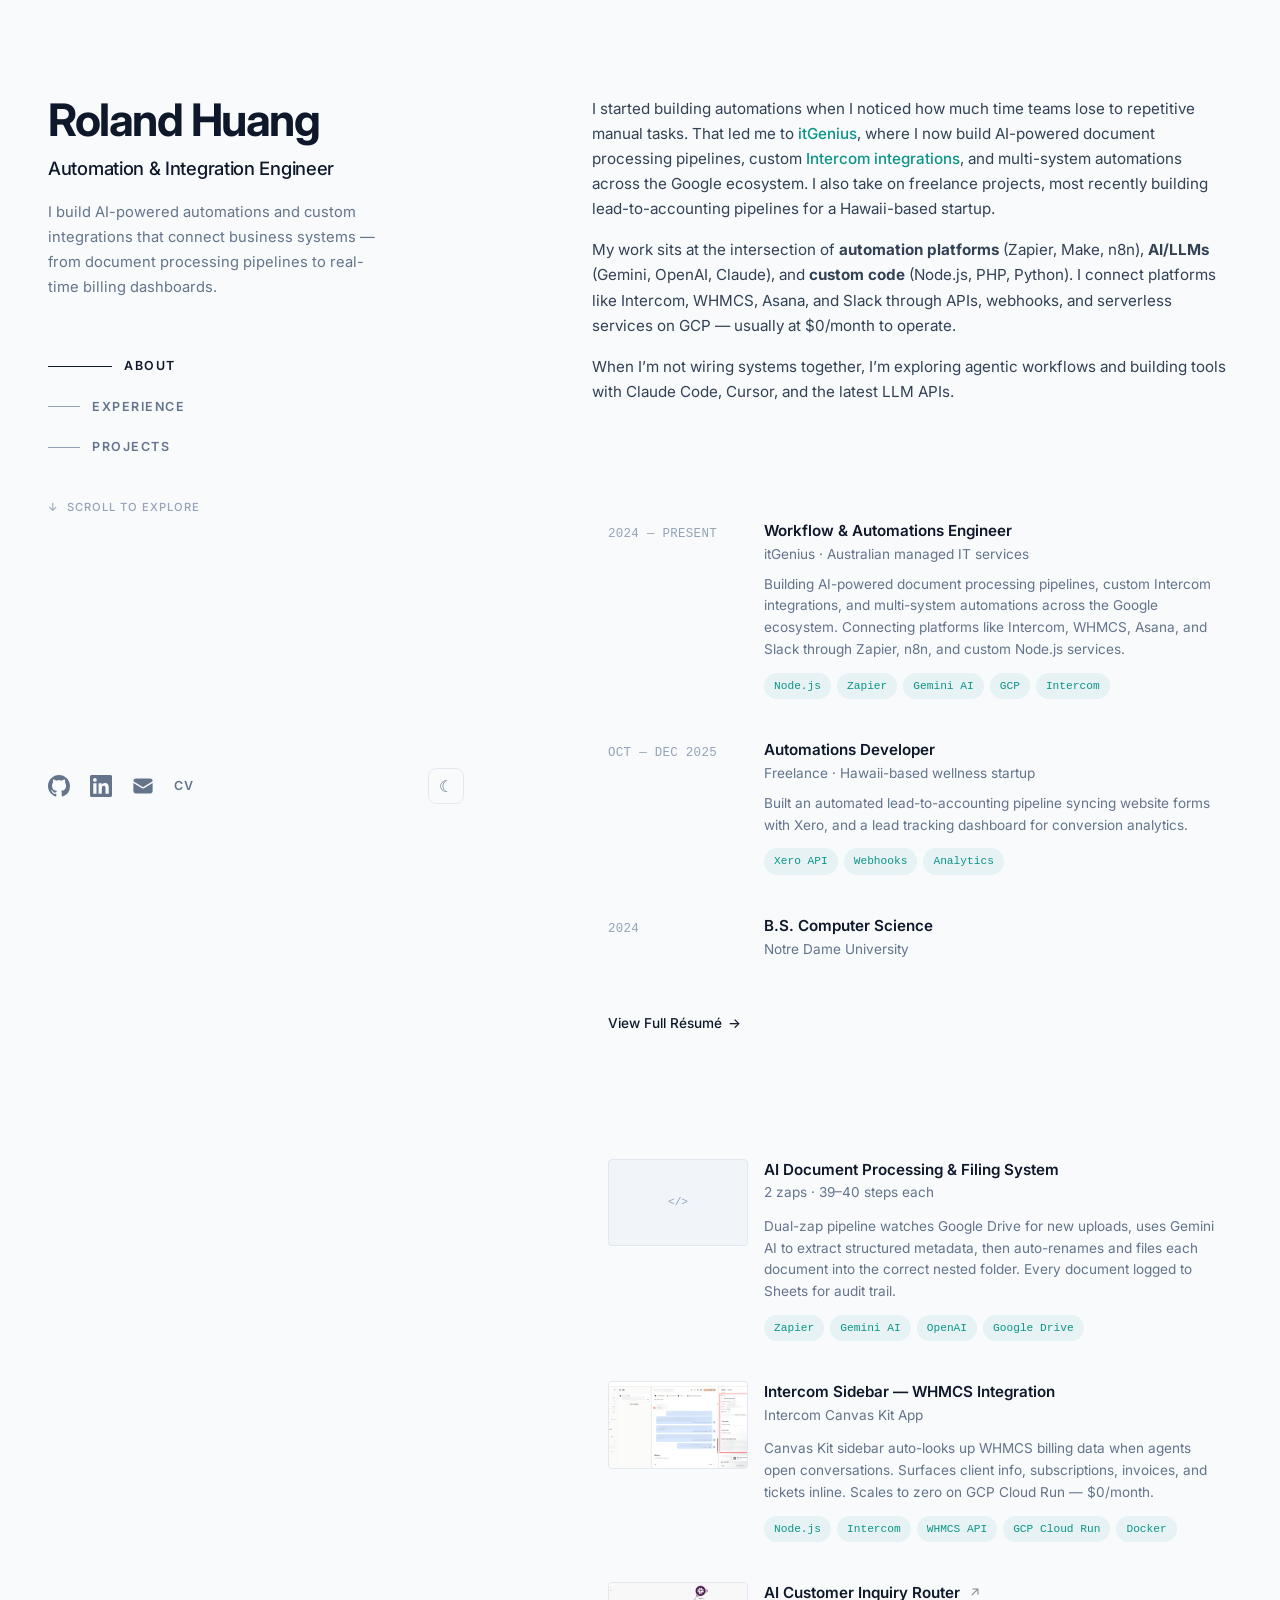
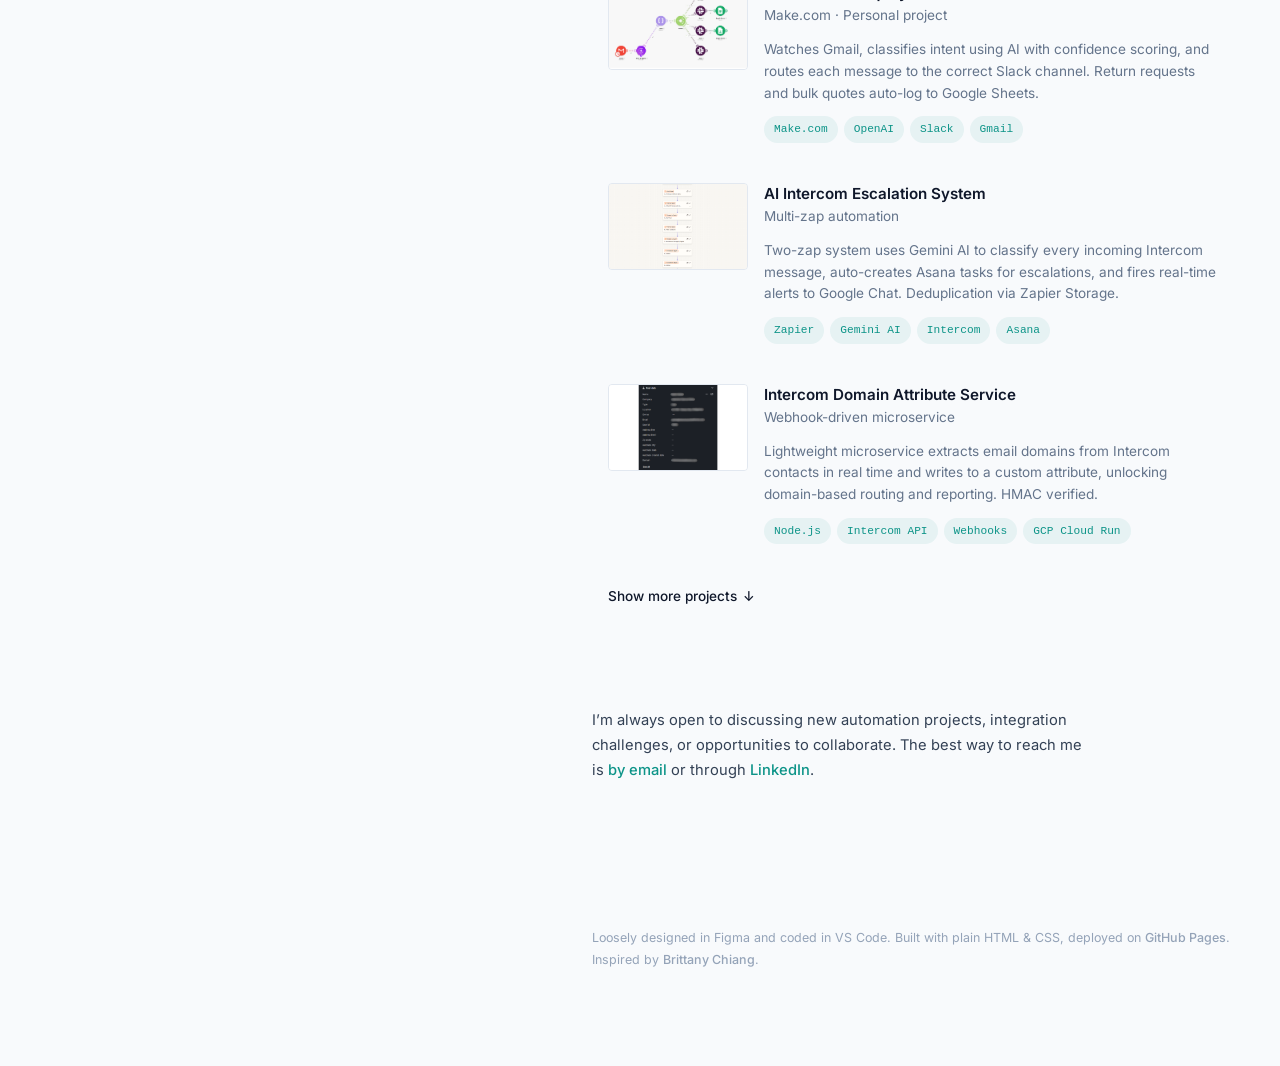
==== index.html @ 852fd4a8 "Update resume and polish portfolio - Replace resume.html with two versions: resume-linked (clickable" ====
<!DOCTYPE html>
<html lang="en">
<head>
    <meta charset="UTF-8">
    <meta name="viewport" content="width=device-width, initial-scale=1.0">
    <title>Roland Huang &mdash; Portfolio</title>
    <meta name="description" content="Automation &amp; Integration Engineer. I build AI-powered automations and custom integrations — from 40-step document processing pipelines to real-time billing dashboards on GCP.">
    <!-- Open Graph -->
    <meta property="og:title" content="Roland Huang — Portfolio">
    <meta property="og:description" content="Automation & Integration Engineer. AI-powered automations and custom integrations — from 40-step document processing pipelines to real-time billing dashboards on GCP.">
    <meta property="og:type" content="website">
    <meta property="og:url" content="https://ettkt.github.io/">
    <meta property="og:image" content="https://ettkt.github.io/images/og-preview.png">
    <meta property="og:image:width" content="2368">
    <meta property="og:image:height" content="966">
    <!-- Twitter Card -->
    <meta name="twitter:card" content="summary_large_image">
    <meta name="twitter:title" content="Roland Huang — Portfolio">
    <meta name="twitter:description" content="Automation & Integration Engineer. AI-powered automations and custom integrations.">
    <meta name="twitter:image" content="https://ettkt.github.io/images/og-preview.png">
    <!-- Favicon -->
    <link rel="icon" href="data:image/svg+xml,<svg xmlns='http://www.w3.org/2000/svg' viewBox='0 0 100 100'><rect width='100' height='100' rx='16' fill='%231e293b'/><text x='50' y='68' font-size='56' font-family='system-ui' font-weight='600' fill='white' text-anchor='middle'>RH</text></svg>">
    <!-- Google Analytics -->
    <script async src="https://www.googletagmanager.com/gtag/js?id=G-0QKC9WPXYD"></script>
    <script>
        window.dataLayer = window.dataLayer || [];
        function gtag(){dataLayer.push(arguments);}
        gtag('js', new Date());
        gtag('config', 'G-0QKC9WPXYD');
    </script>
    <!-- Preload Inter font -->
    <link rel="preconnect" href="https://fonts.googleapis.com">
    <link rel="preconnect" href="https://fonts.gstatic.com" crossorigin>
    <link href="https://fonts.googleapis.com/css2?family=Inter:wght@400;500;600;700&display=swap" rel="stylesheet">
    <style>
        :root {
            --bg: #f8fafc;
            --bg-card: #ffffff;
            --border: #e2e8f0;
            --border-hover: #cbd5e1;
            --text: #334155;
            --text-muted: #64748b;
            --text-dim: #94a3b8;
            --heading: #0f172a;
            --accent: #0d9488;
            --accent-hover: #0f766e;
            --accent-light: rgba(13, 148, 136, 0.08);
            --highlight: #f1f5f9;
            --mono: "SF Mono", "Fira Code", "Fira Mono", "Roboto Mono", "Courier New", monospace;
        }

        [data-theme="dark"] {
            --bg: #0f172a;
            --bg-card: #1e293b;
            --border: #1e293b;
            --border-hover: #334155;
            --text: #94a3b8;
            --text-muted: #64748b;
            --text-dim: #475569;
            --heading: #e2e8f0;
            --accent: #5eead4;
            --accent-hover: #99f6e4;
            --accent-light: rgba(94, 234, 212, 0.1);
            --highlight: #1e293b;
        }

        * {
            margin: 0;
            padding: 0;
            box-sizing: border-box;
        }

        html {
            scroll-behavior: smooth;
        }

        body {
            font-family: "Inter", -apple-system, BlinkMacSystemFont, "Segoe UI", Roboto, Helvetica, Arial, sans-serif;
            color: var(--text);
            background: var(--bg);
            line-height: 1.65;
            -webkit-font-smoothing: antialiased;
        }

        a {
            color: var(--accent);
            text-decoration: none;
            transition: color 0.15s ease;
        }

        a:hover {
            color: var(--accent-hover);
        }

        /* ── Layout ── */
        .page {
            display: flex;
            min-height: 100vh;
            max-width: 1280px;
            margin: 0 auto;
            padding: 0 24px;
        }

        .sidebar {
            position: sticky;
            top: 0;
            width: 48%;
            max-width: 520px;
            height: 100vh;
            display: flex;
            flex-direction: column;
            justify-content: space-between;
            padding: 96px 80px 96px 24px;
            flex-shrink: 0;
        }

        .main {
            flex: 1;
            padding: 96px 24px 96px 48px;
            min-width: 0;
        }

        /* ── Sidebar content ── */
        .sidebar-top h1 {
            font-size: 2.8rem;
            font-weight: 700;
            color: var(--heading);
            letter-spacing: -1.5px;
            line-height: 1.1;
            margin-bottom: 8px;
        }

        .sidebar-top h2 {
            font-size: 1.15rem;
            font-weight: 500;
            color: var(--heading);
            margin-bottom: 16px;
            letter-spacing: -0.3px;
        }

        .sidebar-top .bio {
            color: var(--text-muted);
            font-size: 0.92rem;
            max-width: 340px;
            line-height: 1.7;
            margin-bottom: 48px;
        }

        .sidebar-nav {
            list-style: none;
            display: flex;
            flex-direction: column;
            gap: 4px;
        }

        .sidebar-nav li a {
            display: inline-flex;
            align-items: center;
            gap: 12px;
            padding: 8px 0;
            font-size: 0.78rem;
            font-weight: 600;
            text-transform: uppercase;
            letter-spacing: 1.5px;
            color: var(--text-muted);
            text-decoration: none;
            transition: color 0.2s ease;
        }

        .sidebar-nav li a::before {
            content: "";
            display: inline-block;
            width: 32px;
            height: 1px;
            background: var(--text-dim);
            transition: all 0.25s ease;
        }

        .sidebar-nav li a:hover,
        .sidebar-nav li a.active {
            color: var(--heading);
        }

        .sidebar-nav li a:hover::before,
        .sidebar-nav li a.active::before {
            width: 64px;
            background: var(--heading);
        }

        .sidebar-bottom {
            display: flex;
            align-items: center;
            gap: 20px;
        }

        .social-link {
            color: var(--text-muted);
            transition: color 0.2s ease;
            display: flex;
            align-items: center;
        }

        .social-link:hover {
            color: var(--heading);
        }

        .social-link svg {
            width: 22px;
            height: 22px;
            fill: currentColor;
        }

        .theme-toggle {
            background: none;
            border: 1px solid var(--border);
            border-radius: 8px;
            width: 36px;
            height: 36px;
            cursor: pointer;
            display: flex;
            align-items: center;
            justify-content: center;
            font-size: 1rem;
            color: var(--text-muted);
            transition: all 0.2s ease;
            margin-left: auto;
        }

        .theme-toggle:hover {
            border-color: var(--border-hover);
            color: var(--heading);
        }

        /* ── Sections ── */
        .section {
            margin-bottom: 96px;
            scroll-margin-top: 24px;
        }

        .section:last-child {
            margin-bottom: 64px;
        }

        .section-heading {
            font-size: 0.78rem;
            font-weight: 700;
            text-transform: uppercase;
            letter-spacing: 1.5px;
            color: var(--heading);
            margin-bottom: 40px;
            display: none;
        }

        /* ── About ── */
        .about p {
            margin-bottom: 16px;
            font-size: 0.95rem;
        }

        .about p:last-child {
            margin-bottom: 0;
        }

        .about a {
            font-weight: 500;
        }

        /* ── Experience ── */
        .exp-list {
            display: flex;
            flex-direction: column;
            gap: 0;
        }

        .exp-item {
            display: grid;
            grid-template-columns: 140px 1fr;
            gap: 16px;
            padding: 20px 16px;
            border-radius: 8px;
            transition: background 0.2s ease, box-shadow 0.2s ease;
        }

        .exp-item:hover {
            background: var(--accent-light);
            box-shadow: inset 0 0 0 1px var(--border);
        }

        .exp-date {
            font-size: 0.78rem;
            font-weight: 500;
            color: var(--text-dim);
            text-transform: uppercase;
            letter-spacing: 0.3px;
            padding-top: 4px;
            font-family: var(--mono);
            white-space: nowrap;
        }

        .exp-content h3 {
            font-size: 0.95rem;
            font-weight: 600;
            color: var(--heading);
            margin-bottom: 2px;
            line-height: 1.4;
        }

        .exp-content h3 a {
            color: inherit;
            text-decoration: none;
        }

        .exp-content h3 a:hover {
            color: var(--accent);
        }

        .exp-company {
            font-size: 0.85rem;
            color: var(--text-muted);
            margin-bottom: 8px;
        }

        .exp-content p {
            font-size: 0.85rem;
            color: var(--text-muted);
            line-height: 1.6;
            margin-bottom: 12px;
        }

        .tag-list {
            display: flex;
            flex-wrap: wrap;
            gap: 6px;
        }

        .tag {
            font-family: var(--mono);
            font-size: 0.7rem;
            padding: 4px 10px;
            border-radius: 999px;
            background: var(--accent-light);
            color: var(--accent);
            font-weight: 500;
            white-space: nowrap;
        }

        /* ── Projects ── */
        .project-list {
            display: flex;
            flex-direction: column;
            gap: 0;
        }

        .project-item {
            display: grid;
            grid-template-columns: 140px 1fr;
            gap: 16px;
            padding: 20px 16px;
            border-radius: 8px;
            transition: background 0.2s ease, box-shadow 0.2s ease;
        }

        .project-item:hover {
            background: var(--accent-light);
            box-shadow: inset 0 0 0 1px var(--border);
        }

        .project-thumb {
            width: 140px;
            aspect-ratio: 16 / 10;
            border-radius: 4px;
            border: 1px solid var(--border);
            overflow: hidden;
            background: var(--highlight);
            flex-shrink: 0;
        }

        .project-thumb img {
            width: 100%;
            height: 100%;
            object-fit: cover;
            transition: transform 0.3s ease;
        }

        .project-item:hover .project-thumb img {
            transform: scale(1.04);
        }

        .project-thumb.no-img {
            display: flex;
            align-items: center;
            justify-content: center;
            font-family: var(--mono);
            font-size: 0.7rem;
            color: var(--text-dim);
        }

        .project-content h3 {
            font-size: 0.95rem;
            font-weight: 600;
            color: var(--heading);
            margin-bottom: 2px;
            line-height: 1.4;
        }

        .project-content h3 a {
            color: inherit;
            text-decoration: none;
        }

        .project-content h3 a:hover {
            color: var(--accent);
        }

        .project-content h3 .ext-icon {
            display: inline-block;
            width: 14px;
            height: 14px;
            margin-left: 4px;
            vertical-align: -1px;
            opacity: 0.5;
            transition: transform 0.2s ease, opacity 0.2s ease;
        }

        .project-item:hover h3 .ext-icon {
            transform: translate(2px, -2px);
            opacity: 1;
        }

        .project-subtitle {
            font-size: 0.8rem;
            color: var(--text-dim);
            margin-bottom: 8px;
        }

        .project-content p {
            font-size: 0.85rem;
            color: var(--text-muted);
            line-height: 1.6;
            margin-bottom: 12px;
        }

        .show-all-btn {
            display: inline-flex;
            align-items: center;
            gap: 6px;
            margin-top: 16px;
            padding: 8px 16px;
            font-size: 0.85rem;
            font-weight: 500;
            color: var(--heading);
            cursor: pointer;
            background: none;
            border: none;
            font-family: inherit;
            transition: color 0.2s ease;
        }

        .show-all-btn:hover {
            color: var(--accent);
        }

        .show-all-btn .arrow {
            display: inline-block;
            transition: transform 0.2s ease;
        }

        .show-all-btn:hover .arrow {
            transform: translateX(4px);
        }

        .project-item.hidden-project {
            display: none;
        }

        /* ── Contact ── */
        .contact p {
            font-size: 0.92rem;
            max-width: 500px;
            line-height: 1.7;
        }

        .contact a {
            font-weight: 500;
        }

        /* ── Footer (below main) ── */
        .page-footer {
            font-size: 0.78rem;
            color: var(--text-dim);
            line-height: 1.7;
            padding-top: 48px;
        }

        .page-footer a {
            color: var(--text-dim);
            font-weight: 500;
        }

        .page-footer a:hover {
            color: var(--accent);
        }

        /* ── Scroll indicator ── */
        .scroll-hint {
            display: flex;
            align-items: center;
            gap: 8px;
            font-size: 0.7rem;
            font-weight: 500;
            letter-spacing: 1px;
            text-transform: uppercase;
            color: var(--text-dim);
            margin-top: 32px;
            opacity: 1;
            transition: opacity 0.4s ease;
        }

        .scroll-hint.hidden {
            opacity: 0;
            pointer-events: none;
        }

        .scroll-hint .arrow-down {
            display: inline-block;
            animation: bounce 2s infinite;
        }

        @keyframes bounce {
            0%, 100% { transform: translateY(0); }
            50% { transform: translateY(4px); }
        }

        @media (max-width: 900px) {
            .scroll-hint { display: none; }
        }

        /* ── Cursor spotlight (subtle) ── */
        .spotlight {
            pointer-events: none;
            position: fixed;
            inset: 0;
            z-index: 0;
            transition: background 0.15s ease;
        }

        /* ── Lightbox ── */
        .lightbox {
            display: none;
            position: fixed;
            inset: 0;
            z-index: 1000;
            background: rgba(0, 0, 0, 0.85);
            align-items: center;
            justify-content: center;
            cursor: zoom-out;
            padding: 24px;
        }

        .lightbox.open {
            display: flex;
        }

        .lightbox-img {
            max-width: 90vw;
            max-height: 90vh;
            object-fit: contain;
            border-radius: 8px;
            box-shadow: 0 8px 40px rgba(0, 0, 0, 0.6);
            cursor: default;
        }

        .lightbox-close {
            position: absolute;
            top: 16px;
            right: 24px;
            background: none;
            border: none;
            color: #fff;
            font-size: 2rem;
            cursor: pointer;
            width: 44px;
            height: 44px;
            display: flex;
            align-items: center;
            justify-content: center;
            opacity: 0.5;
            transition: opacity 0.2s ease;
        }

        .lightbox-close:hover {
            opacity: 1;
        }

        body.lightbox-active {
            overflow: hidden;
        }

        /* ── Mobile ── */
        @media (max-width: 900px) {
            .page {
                flex-direction: column;
            }

            .sidebar {
                position: relative;
                width: 100%;
                max-width: 100%;
                height: auto;
                padding: 72px 0 32px;
            }

            .sidebar-top .bio {
                max-width: 100%;
                margin-bottom: 32px;
            }

            .sidebar-nav {
                display: none;
            }

            .main {
                padding: 0 0 64px;
            }

            .section {
                margin-bottom: 64px;
            }

            .section-heading {
                display: block;
            }

            .exp-item,
            .project-item {
                grid-template-columns: 1fr;
                gap: 8px;
            }

            .project-thumb {
                width: 100%;
                max-width: 200px;
                order: -1;
            }

            .sidebar-top h1 {
                font-size: 2.2rem;
            }
        }

        @media (max-width: 480px) {
            .sidebar {
                padding: 48px 0 24px;
            }

            .sidebar-top h1 {
                font-size: 1.8rem;
            }

            .sidebar-top h2 {
                font-size: 1rem;
            }
        }
    </style>
</head>
<body>
    <div class="spotlight" id="spotlight"></div>

    <div class="page">
        <aside class="sidebar">
            <div class="sidebar-top">
                <h1>Roland Huang</h1>
                <h2>Automation &amp; Integration Engineer</h2>
                <p class="bio">I build AI-powered automations and custom integrations that connect business systems &mdash; from document processing pipelines to real-time billing dashboards.</p>

                <nav>
                    <ul class="sidebar-nav" id="sidebarNav">
                        <li><a href="#about">About</a></li>
                        <li><a href="#experience">Experience</a></li>
                        <li><a href="#projects">Projects</a></li>
                    </ul>
                </nav>

                <div class="scroll-hint" id="scrollHint">
                    <span class="arrow-down">&darr;</span> scroll to explore
                </div>
            </div>

            <div class="sidebar-bottom">
                <a href="https://github.com/ettkt/" target="_blank" rel="noopener" class="social-link" aria-label="GitHub">
                    <svg viewBox="0 0 24 24" xmlns="http://www.w3.org/2000/svg"><path d="M12 0C5.37 0 0 5.37 0 12c0 5.31 3.435 9.795 8.205 11.385.6.105.825-.255.825-.57 0-.285-.015-1.23-.015-2.235-3.015.555-3.795-.735-4.035-1.41-.135-.345-.72-1.41-1.23-1.695-.42-.225-1.02-.78-.015-.795.945-.015 1.62.87 1.845 1.23 1.08 1.815 2.805 1.305 3.495.99.105-.78.42-1.305.765-1.605-2.67-.3-5.46-1.335-5.46-5.925 0-1.305.465-2.385 1.23-3.225-.12-.3-.54-1.53.12-3.18 0 0 1.005-.315 3.3 1.23.96-.27 1.98-.405 3-.405s2.04.135 3 .405c2.295-1.56 3.3-1.23 3.3-1.23.66 1.65.24 2.88.12 3.18.765.84 1.23 1.905 1.23 3.225 0 4.605-2.805 5.625-5.475 5.925.435.375.81 1.095.81 2.22 0 1.605-.015 2.895-.015 3.3 0 .315.225.69.825.57A12.02 12.02 0 0024 12c0-6.63-5.37-12-12-12z"/></svg>
                </a>
                <a href="https://www.linkedin.com/in/roland-huang-8965583b1/" target="_blank" rel="noopener" class="social-link" aria-label="LinkedIn">
                    <svg viewBox="0 0 24 24" xmlns="http://www.w3.org/2000/svg"><path d="M20.447 20.452h-3.554v-5.569c0-1.328-.027-3.037-1.852-3.037-1.853 0-2.136 1.445-2.136 2.939v5.667H9.351V9h3.414v1.561h.046c.477-.9 1.637-1.85 3.37-1.85 3.601 0 4.267 2.37 4.267 5.455v6.286zM5.337 7.433a2.062 2.062 0 01-2.063-2.065 2.064 2.064 0 112.063 2.065zm1.782 13.019H3.555V9h3.564v11.452zM22.225 0H1.771C.792 0 0 .774 0 1.729v20.542C0 23.227.792 24 1.771 24h20.451C23.2 24 24 23.227 24 22.271V1.729C24 .774 23.2 0 22.222 0h.003z"/></svg>
                </a>
                <a href="mailto:rolandbonhuang@gmail.com" class="social-link" aria-label="Email">
                    <svg viewBox="0 0 24 24" xmlns="http://www.w3.org/2000/svg"><path d="M1.5 8.67v8.58a3 3 0 003 3h15a3 3 0 003-3V8.67l-8.928 5.493a3 3 0 01-3.144 0L1.5 8.67z"/><path d="M22.5 6.908V6.75a3 3 0 00-3-3h-15a3 3 0 00-3 3v.158l9.714 5.978a1.5 1.5 0 001.572 0L22.5 6.908z"/></svg>
                </a>
                <a href="resume-linked.html" target="_blank" class="social-link" aria-label="Resume" style="font-size: 0.78rem; font-weight: 600; letter-spacing: 0.5px;">CV</a>
                <button class="theme-toggle" id="themeToggle" aria-label="Toggle dark mode">&#9790;</button>
            </div>
        </aside>

        <main class="main">
            <section id="about" class="section about">
                <h2 class="section-heading">About</h2>
                <p>I started building automations when I noticed how much time teams lose to repetitive manual tasks. That led me to <a href="https://www.itgenius.com.au/" target="_blank" rel="noopener">itGenius</a>, where I now build AI-powered document processing pipelines, custom <a href="#projects">Intercom integrations</a>, and multi-system automations across the Google ecosystem. I also take on freelance projects, most recently building lead-to-accounting pipelines for a Hawaii-based startup.</p>
                <p>My work sits at the intersection of <strong>automation platforms</strong> (Zapier, Make, n8n), <strong>AI/LLMs</strong> (Gemini, OpenAI, Claude), and <strong>custom code</strong> (Node.js, PHP, Python). I connect platforms like Intercom, WHMCS, Asana, and Slack through APIs, webhooks, and serverless services on GCP &mdash; usually at $0/month to operate.</p>
                <p>When I&rsquo;m not wiring systems together, I&rsquo;m exploring agentic workflows and building tools with Claude Code, Cursor, and the latest LLM APIs.</p>
            </section>

            <section id="experience" class="section">
                <h2 class="section-heading">Experience</h2>
                <div class="exp-list">
                    <div class="exp-item">
                        <div class="exp-date">2024 &mdash; Present</div>
                        <div class="exp-content">
                            <h3>Workflow &amp; Automations Engineer</h3>
                            <div class="exp-company">itGenius &middot; Australian managed IT services</div>
                            <p>Building AI-powered document processing pipelines, custom Intercom integrations, and multi-system automations across the Google ecosystem. Connecting platforms like Intercom, WHMCS, Asana, and Slack through Zapier, n8n, and custom Node.js services.</p>
                            <div class="tag-list">
                                <span class="tag">Node.js</span>
                                <span class="tag">Zapier</span>
                                <span class="tag">Gemini AI</span>
                                <span class="tag">GCP</span>
                                <span class="tag">Intercom</span>
                            </div>
                        </div>
                    </div>

                    <div class="exp-item">
                        <div class="exp-date">Oct &mdash; Dec 2025</div>
                        <div class="exp-content">
                            <h3>Automations Developer</h3>
                            <div class="exp-company">Freelance &middot; Hawaii-based wellness startup</div>
                            <p>Built an automated lead-to-accounting pipeline syncing website forms with Xero, and a lead tracking dashboard for conversion analytics.</p>
                            <div class="tag-list">
                                <span class="tag">Xero API</span>
                                <span class="tag">Webhooks</span>
                                <span class="tag">Analytics</span>
                            </div>
                        </div>
                    </div>

                    <div class="exp-item">
                        <div class="exp-date">2024</div>
                        <div class="exp-content">
                            <h3>B.S. Computer Science</h3>
                            <div class="exp-company">Notre Dame University</div>
                        </div>
                    </div>
                </div>

                <a href="resume-linked.html" target="_blank" class="show-all-btn">View Full R&eacute;sum&eacute; <span class="arrow">&rarr;</span></a>
            </section>

            <section id="projects" class="section">
                <h2 class="section-heading">Projects</h2>
                <div class="project-list" id="projectList">

                    <div class="project-item">
                        <div class="project-thumb no-img">&lt;/&gt;</div>
                        <div class="project-content">
                            <h3>AI Document Processing &amp; Filing System</h3>
                            <p class="project-subtitle">2 zaps &middot; 39&ndash;40 steps each</p>
                            <p>Dual-zap pipeline watches Google Drive for new uploads, uses Gemini AI to extract structured metadata, then auto-renames and files each document into the correct nested folder. Every document logged to Sheets for audit trail.</p>
                            <div class="tag-list">
                                <span class="tag">Zapier</span>
                                <span class="tag">Gemini AI</span>
                                <span class="tag">OpenAI</span>
                                <span class="tag">Google Drive</span>
                            </div>
                        </div>
                    </div>

                    <div class="project-item">
                        <div class="project-thumb clickable-image" role="button" tabindex="0" aria-label="View full-size image">
                            <img src="images/intercom-sidebar.png" alt="Intercom sidebar showing WHMCS billing data">
                        </div>
                        <div class="project-content">
                            <h3>Intercom Sidebar &mdash; WHMCS Integration</h3>
                            <p class="project-subtitle">Intercom Canvas Kit App</p>
                            <p>Canvas Kit sidebar auto-looks up WHMCS billing data when agents open conversations. Surfaces client info, subscriptions, invoices, and tickets inline. Scales to zero on GCP Cloud Run &mdash; $0/month.</p>
                            <div class="tag-list">
                                <span class="tag">Node.js</span>
                                <span class="tag">Intercom</span>
                                <span class="tag">WHMCS API</span>
                                <span class="tag">GCP Cloud Run</span>
                                <span class="tag">Docker</span>
                            </div>
                        </div>
                    </div>

                    <div class="project-item">
                        <div class="project-thumb clickable-image" role="button" tabindex="0" aria-label="View full-size image">
                            <img src="images/customer-inquiry-router.png" alt="Make.com scenario showing AI classification router">
                        </div>
                        <div class="project-content">
                            <h3><a href="https://github.com/ettkt/ai-powered-customer-inquiry-router" target="_blank" rel="noopener">AI Customer Inquiry Router <svg class="ext-icon" viewBox="0 0 20 20" fill="currentColor"><path fill-rule="evenodd" d="M5.22 14.78a.75.75 0 001.06 0l7.22-7.22v5.69a.75.75 0 001.5 0v-7.5a.75.75 0 00-.75-.75h-7.5a.75.75 0 000 1.5h5.69l-7.22 7.22a.75.75 0 000 1.06z" clip-rule="evenodd"/></svg></a></h3>
                            <p class="project-subtitle">Make.com &middot; Personal project</p>
                            <p>Watches Gmail, classifies intent using AI with confidence scoring, and routes each message to the correct Slack channel. Return requests and bulk quotes auto-log to Google Sheets.</p>
                            <div class="tag-list">
                                <span class="tag">Make.com</span>
                                <span class="tag">OpenAI</span>
                                <span class="tag">Slack</span>
                                <span class="tag">Gmail</span>
                            </div>
                        </div>
                    </div>

                    <div class="project-item">
                        <div class="project-thumb clickable-image" role="button" tabindex="0" aria-label="View full-size image">
                            <img src="images/escalation-system.png" alt="Zapier editor showing escalation automation flow">
                        </div>
                        <div class="project-content">
                            <h3>AI Intercom Escalation System</h3>
                            <p class="project-subtitle">Multi-zap automation</p>
                            <p>Two-zap system uses Gemini AI to classify every incoming Intercom message, auto-creates Asana tasks for escalations, and fires real-time alerts to Google Chat. Deduplication via Zapier Storage.</p>
                            <div class="tag-list">
                                <span class="tag">Zapier</span>
                                <span class="tag">Gemini AI</span>
                                <span class="tag">Intercom</span>
                                <span class="tag">Asana</span>
                            </div>
                        </div>
                    </div>

                    <div class="project-item">
                        <div class="project-thumb clickable-image" role="button" tabindex="0" aria-label="View full-size image">
                            <img src="images/domain-attribute.png" alt="Intercom user data panel showing Domain attribute">
                        </div>
                        <div class="project-content">
                            <h3>Intercom Domain Attribute Service</h3>
                            <p class="project-subtitle">Webhook-driven microservice</p>
                            <p>Lightweight microservice extracts email domains from Intercom contacts in real time and writes to a custom attribute, unlocking domain-based routing and reporting. HMAC verified.</p>
                            <div class="tag-list">
                                <span class="tag">Node.js</span>
                                <span class="tag">Intercom API</span>
                                <span class="tag">Webhooks</span>
                                <span class="tag">GCP Cloud Run</span>
                            </div>
                        </div>
                    </div>

                    <div class="project-item hidden-project">
                        <div class="project-thumb clickable-image" role="button" tabindex="0" aria-label="View full-size image">
                            <img src="images/slack-task-creator.png" alt="n8n workflow showing Slack task creator">
                        </div>
                        <div class="project-content">
                            <h3><a href="https://github.com/ettkt/slack-task-creator" target="_blank" rel="noopener">Slack Natural Language Task Creator <svg class="ext-icon" viewBox="0 0 20 20" fill="currentColor"><path fill-rule="evenodd" d="M5.22 14.78a.75.75 0 001.06 0l7.22-7.22v5.69a.75.75 0 001.5 0v-7.5a.75.75 0 00-.75-.75h-7.5a.75.75 0 000 1.5h5.69l-7.22 7.22a.75.75 0 000 1.06z" clip-rule="evenodd"/></svg></a></h3>
                            <p class="project-subtitle">n8n &middot; Personal project</p>
                            <p>Slack slash command parses natural language into structured Asana tasks using Gemini AI. Self-hosted n8n workflow for zero ongoing cost.</p>
                            <div class="tag-list">
                                <span class="tag">n8n</span>
                                <span class="tag">Gemini API</span>
                                <span class="tag">Asana API</span>
                                <span class="tag">Slack API</span>
                            </div>
                        </div>
                    </div>

                    <div class="project-item hidden-project">
                        <div class="project-thumb no-img">&lt;/&gt;</div>
                        <div class="project-content">
                            <h3>AI Meeting Notes Pipeline</h3>
                            <p class="project-subtitle">7 connected zaps</p>
                            <p>Full pipeline: attendance forms, Google Meet recording intake, AI transcription and summarization, Apps Script formatting, and Slack distribution. Notes land in Slack within minutes.</p>
                            <div class="tag-list">
                                <span class="tag">Zapier</span>
                                <span class="tag">AI Transcription</span>
                                <span class="tag">Apps Script</span>
                                <span class="tag">Slack</span>
                            </div>
                        </div>
                    </div>

                    <div class="project-item hidden-project">
                        <div class="project-thumb no-img">&lt;/&gt;</div>
                        <div class="project-content">
                            <h3>Google Workspace Audit Report Generator</h3>
                            <p class="project-subtitle">Multi-file Google Apps Script</p>
                            <p>Extracts data from 8+ audit sheets, populates a branded Google Doc template with color-coded risk levels, and exports a PDF in one click. Hours of manual work reduced to seconds.</p>
                            <div class="tag-list">
                                <span class="tag">Apps Script</span>
                                <span class="tag">Google Docs API</span>
                                <span class="tag">Google Sheets</span>
                            </div>
                        </div>
                    </div>

                    <div class="project-item hidden-project">
                        <div class="project-thumb no-img">&lt;/&gt;</div>
                        <div class="project-content">
                            <h3>Risk Management Alert System</h3>
                            <p class="project-subtitle">Single zap &middot; 22 steps</p>
                            <p>Fans out from a single webhook into five parallel branches, routing each risk type to the correct Slack channel. Conditional email escalation for due dates within 24 hours.</p>
                            <div class="tag-list">
                                <span class="tag">Zapier</span>
                                <span class="tag">Webhooks</span>
                                <span class="tag">Slack</span>
                            </div>
                        </div>
                    </div>

                    <div class="project-item hidden-project">
                        <div class="project-thumb no-img">&lt;/&gt;</div>
                        <div class="project-content">
                            <h3>Community Event Registration Pipeline</h3>
                            <p class="project-subtitle">Form-to-CRM automation</p>
                            <p>End-to-end automation from form submission to Intercom CRM with contact deduplication, custom events for segmentation, and Google Chat notifications.</p>
                            <div class="tag-list">
                                <span class="tag">Zapier</span>
                                <span class="tag">Gravity Forms</span>
                                <span class="tag">Intercom</span>
                            </div>
                        </div>
                    </div>

                    <div class="project-item hidden-project">
                        <div class="project-thumb no-img">&lt;/&gt;</div>
                        <div class="project-content">
                            <h3>Asset Expiry Reminder System</h3>
                            <p class="project-subtitle">3 zaps</p>
                            <p>Monitors expiration dates proactively, fires formatted Slack messages and HTML email alerts to accounts team before anything lapses. Covers vehicles, properties, and licenses.</p>
                            <div class="tag-list">
                                <span class="tag">Zapier</span>
                                <span class="tag">Webhooks</span>
                                <span class="tag">Slack</span>
                                <span class="tag">Email</span>
                            </div>
                        </div>
                    </div>
                </div>

                <button class="show-all-btn" id="showMoreBtn">Show more projects <span class="arrow">&darr;</span></button>
            </section>

            <section class="section contact">
                <p>I&rsquo;m always open to discussing new automation projects, integration challenges, or opportunities to collaborate. The best way to reach me is <a href="mailto:rolandbonhuang@gmail.com">by email</a> or through <a href="https://www.linkedin.com/in/roland-huang-8965583b1/" target="_blank" rel="noopener">LinkedIn</a>.</p>
            </section>

            <footer class="page-footer">
                <p>Loosely designed in Figma and coded in VS Code. Built with plain HTML &amp; CSS, deployed on <a href="https://pages.github.com/" target="_blank" rel="noopener">GitHub Pages</a>. Inspired by <a href="https://brittanychiang.com/" target="_blank" rel="noopener">Brittany Chiang</a>.</p>
            </footer>
        </main>
    </div>

    <!-- Lightbox -->
    <div class="lightbox" id="lightbox" role="dialog" aria-modal="true" aria-label="Image preview">
        <button class="lightbox-close" aria-label="Close image preview">&times;</button>
        <img class="lightbox-img" id="lightboxImg" src="" alt="">
    </div>

    <script>
        // Theme toggle
        const toggle = document.getElementById('themeToggle');
        const saved = localStorage.getItem('theme');
        if (saved) document.documentElement.setAttribute('data-theme', saved);

        function updateIcon() {
            toggle.innerHTML = document.documentElement.getAttribute('data-theme') === 'dark' ? '&#9728;' : '&#9790;';
        }
        updateIcon();

        toggle.addEventListener('click', () => {
            const isDark = document.documentElement.getAttribute('data-theme') === 'dark';
            const next = isDark ? 'light' : 'dark';
            document.documentElement.setAttribute('data-theme', next);
            localStorage.setItem('theme', next);
            updateIcon();
        });

        // Cursor spotlight (subtle radial gradient following mouse)
        const spotlight = document.getElementById('spotlight');
        document.addEventListener('mousemove', (e) => {
            spotlight.style.background = `radial-gradient(600px circle at ${e.clientX}px ${e.clientY}px, var(--accent-light), transparent 80%)`;
        });

        // Active nav link tracking
        const navLinks = document.querySelectorAll('.sidebar-nav a');
        const sections = document.querySelectorAll('.section[id]');

        function updateActiveLink() {
            let current = '';
            sections.forEach(section => {
                const top = section.offsetTop - 120;
                if (window.scrollY >= top) current = section.id;
            });
            navLinks.forEach(link => {
                link.classList.toggle('active', link.getAttribute('href') === '#' + current);
            });
        }

        window.addEventListener('scroll', updateActiveLink, { passive: true });
        updateActiveLink();

        // Hide scroll hint after scrolling
        const scrollHint = document.getElementById('scrollHint');
        window.addEventListener('scroll', () => {
            if (window.scrollY > 100) scrollHint.classList.add('hidden');
            else scrollHint.classList.remove('hidden');
        }, { passive: true });

        // Show more projects
        const showMoreBtn = document.getElementById('showMoreBtn');
        const hiddenProjects = document.querySelectorAll('.hidden-project');
        let showingAll = false;

        showMoreBtn.addEventListener('click', () => {
            showingAll = !showingAll;
            hiddenProjects.forEach(p => p.classList.toggle('hidden-project', !showingAll));
            showMoreBtn.innerHTML = showingAll
                ? 'Show fewer projects <span class="arrow">&uarr;</span>'
                : 'Show more projects <span class="arrow">&darr;</span>';
        });

        // Lightbox
        const lightbox = document.getElementById('lightbox');
        const lightboxImg = document.getElementById('lightboxImg');
        const lightboxClose = lightbox.querySelector('.lightbox-close');
        const clickableImages = document.querySelectorAll('.clickable-image');

        function openLightbox(src, alt) {
            lightboxImg.src = src;
            lightboxImg.alt = alt;
            lightbox.classList.add('open');
            document.body.classList.add('lightbox-active');
        }

        function closeLightbox() {
            lightbox.classList.remove('open');
            document.body.classList.remove('lightbox-active');
            lightboxImg.src = '';
        }

        clickableImages.forEach(container => {
            const img = container.querySelector('img');
            if (!img) return;
            container.addEventListener('click', () => openLightbox(img.src, img.alt));
            container.addEventListener('keydown', (e) => {
                if (e.key === 'Enter' || e.key === ' ') {
                    e.preventDefault();
                    openLightbox(img.src, img.alt);
                }
            });
        });

        lightbox.addEventListener('click', (e) => {
            if (e.target === lightbox || e.target === lightboxClose) closeLightbox();
        });
        lightboxClose.addEventListener('click', closeLightbox);
        document.addEventListener('keydown', (e) => {
            if (e.key === 'Escape' && lightbox.classList.contains('open')) closeLightbox();
        });
    </script>
</body>
</html>
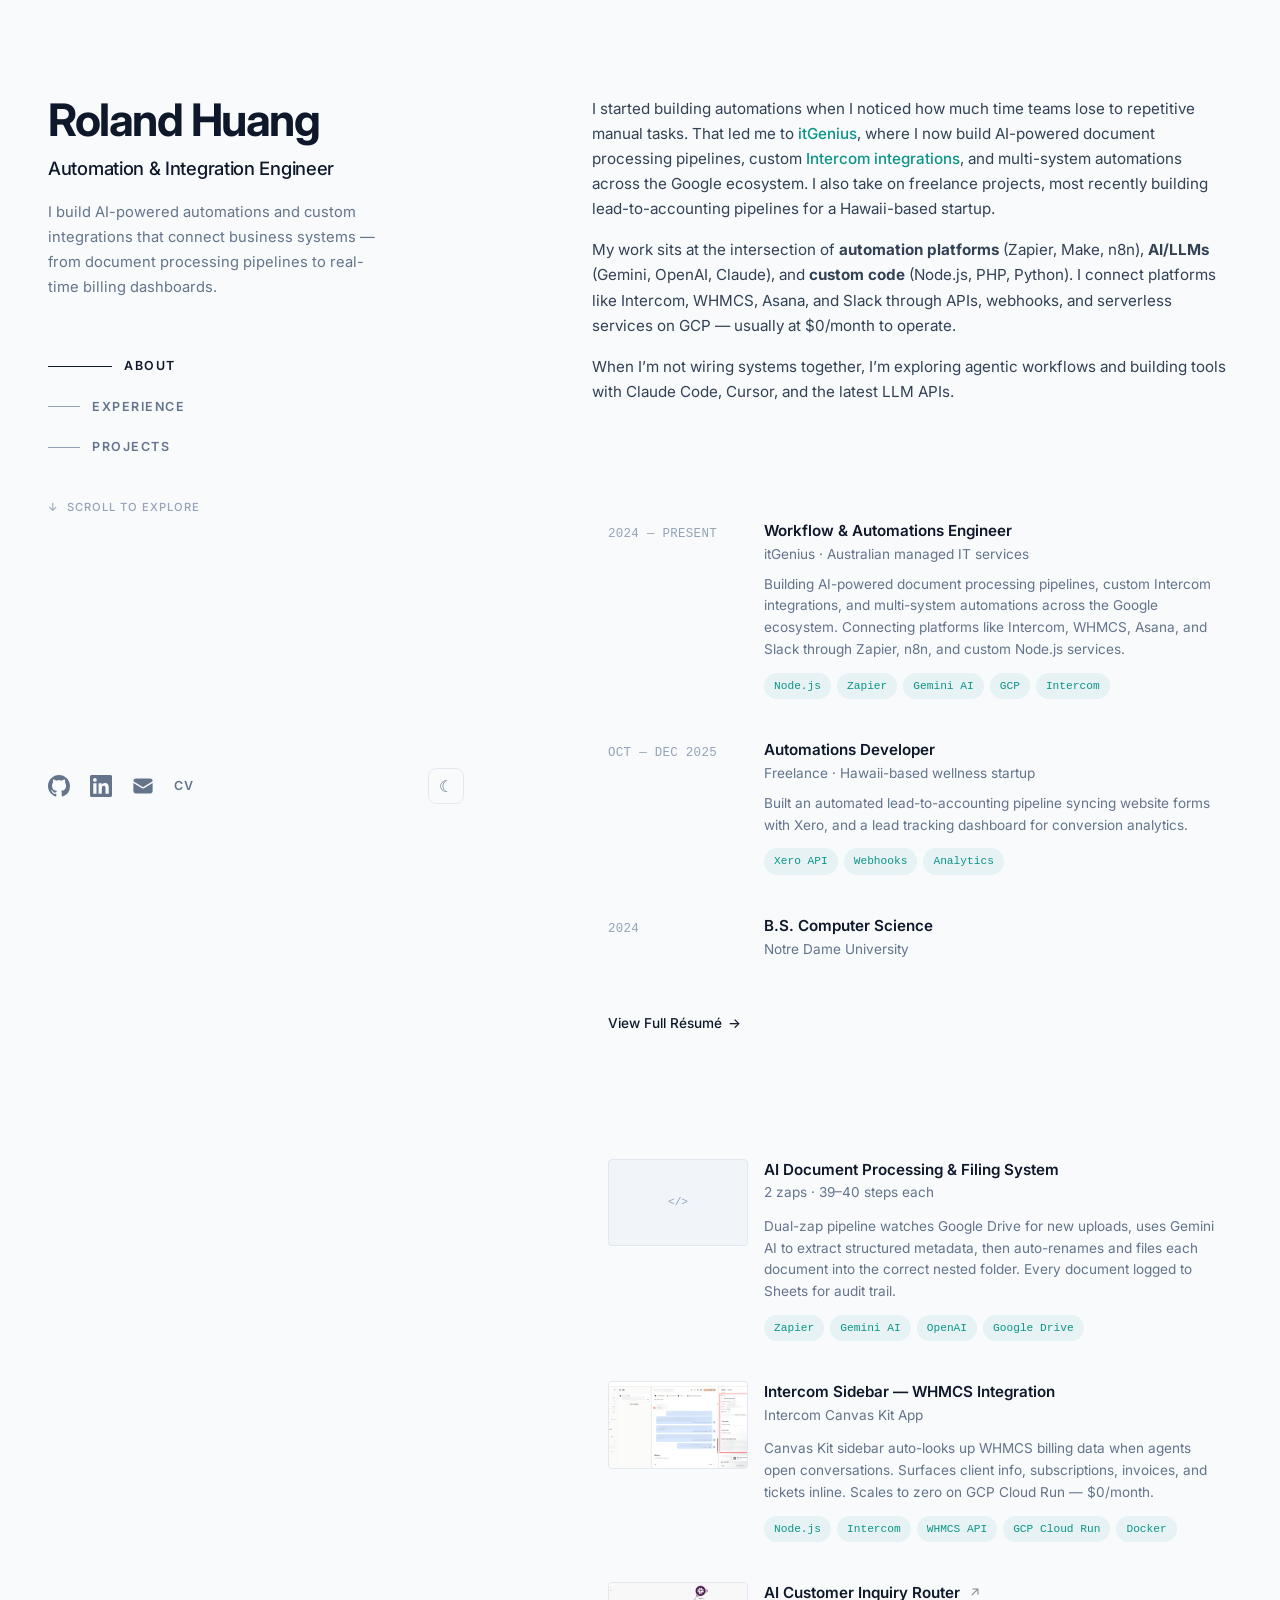
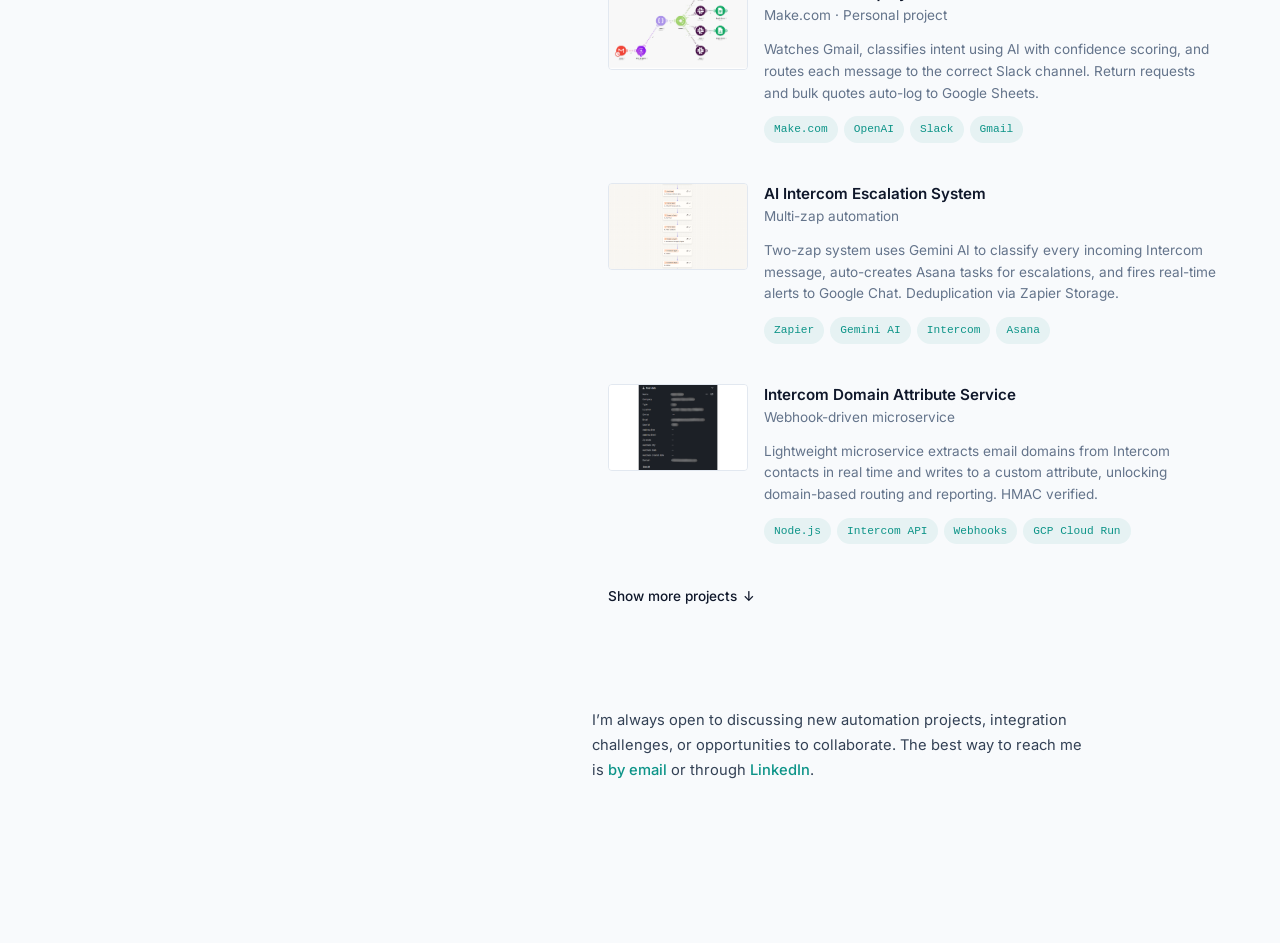
==== commit 6689037f: "Remove footer credits" ====
--- a/index.html
+++ b/index.html
@@ -484,24 +484,7 @@
             font-weight: 500;
         }
 
-        /* ── Footer (below main) ── */
-        .page-footer {
-            font-size: 0.78rem;
-            color: var(--text-dim);
-            line-height: 1.7;
-            padding-top: 48px;
-        }
-
-        .page-footer a {
-            color: var(--text-dim);
-            font-weight: 500;
-        }
-
-        .page-footer a:hover {
-            color: var(--accent);
-        }
-
-        /* ── Scroll indicator ── */
+/* ── Scroll indicator ── */
         .scroll-hint {
             display: flex;
             align-items: center;
@@ -939,9 +922,6 @@
                 <p>I&rsquo;m always open to discussing new automation projects, integration challenges, or opportunities to collaborate. The best way to reach me is <a href="mailto:rolandbonhuang@gmail.com">by email</a> or through <a href="https://www.linkedin.com/in/roland-huang-8965583b1/" target="_blank" rel="noopener">LinkedIn</a>.</p>
             </section>
 
-            <footer class="page-footer">
-                <p>Loosely designed in Figma and coded in VS Code. Built with plain HTML &amp; CSS, deployed on <a href="https://pages.github.com/" target="_blank" rel="noopener">GitHub Pages</a>. Inspired by <a href="https://brittanychiang.com/" target="_blank" rel="noopener">Brittany Chiang</a>.</p>
-            </footer>
         </main>
     </div>
 
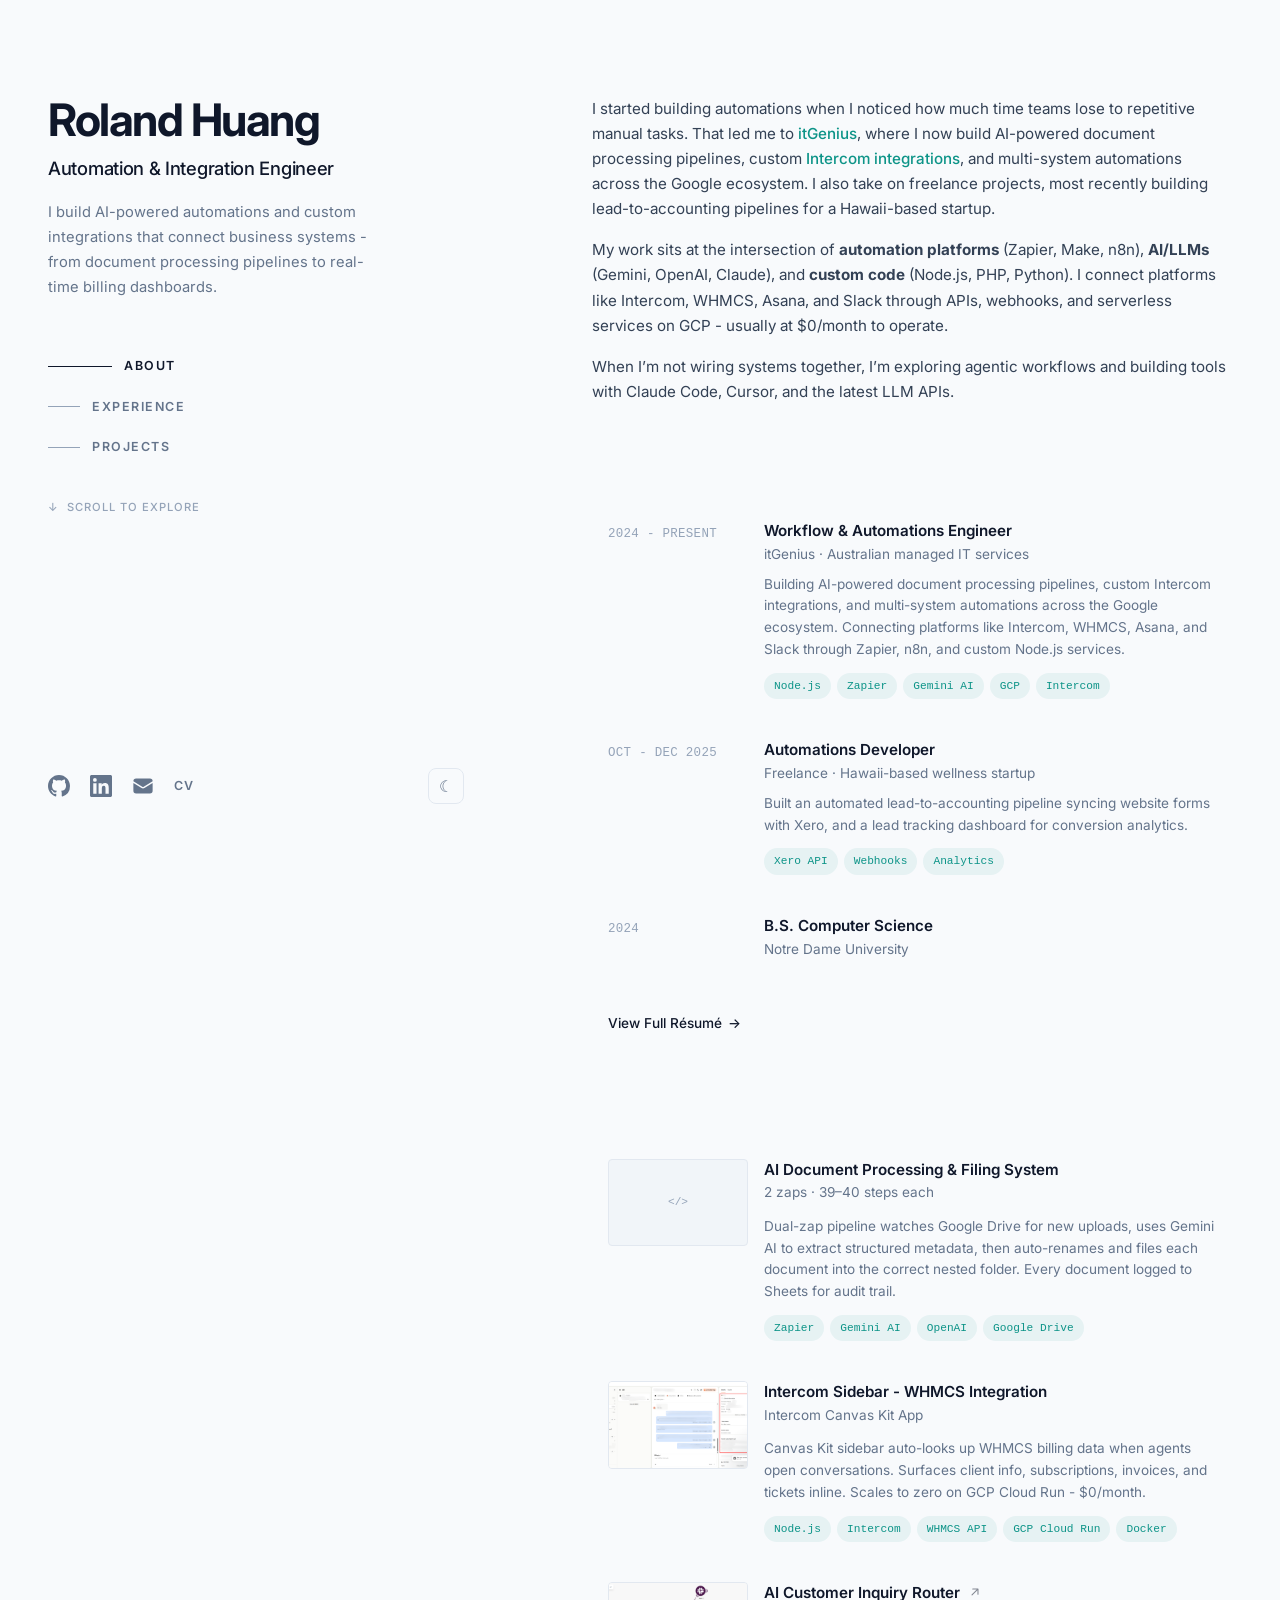
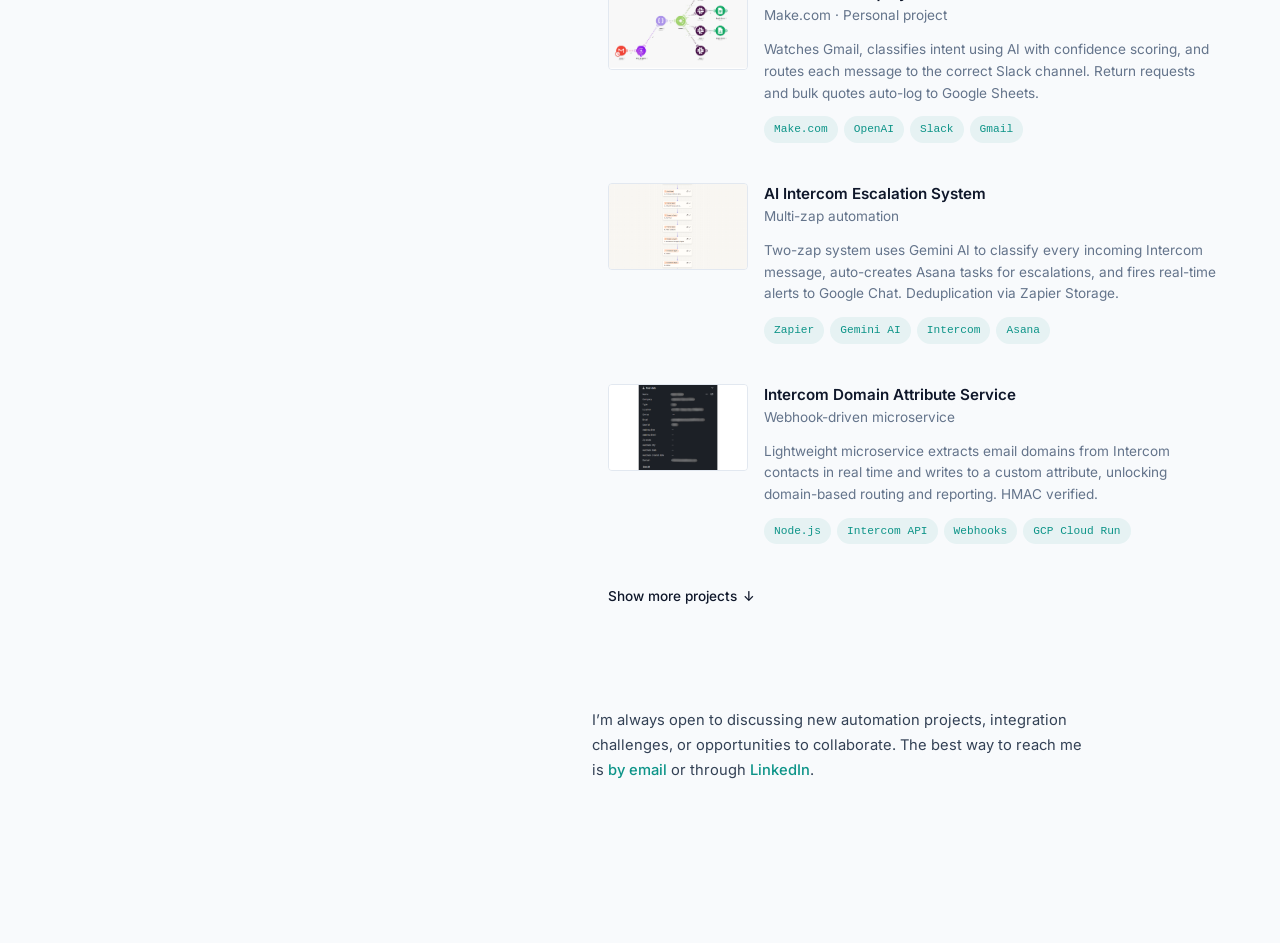
==== commit 137a026b: "Remove em dashes from portfolio and update resume flat version" ====
--- a/index.html
+++ b/index.html
@@ -3,11 +3,11 @@
 <head>
     <meta charset="UTF-8">
     <meta name="viewport" content="width=device-width, initial-scale=1.0">
-    <title>Roland Huang &mdash; Portfolio</title>
-    <meta name="description" content="Automation &amp; Integration Engineer. I build AI-powered automations and custom integrations — from 40-step document processing pipelines to real-time billing dashboards on GCP.">
+    <title>Roland Huang - Portfolio</title>
+    <meta name="description" content="Automation &amp; Integration Engineer. I build AI-powered automations and custom integrations - from 40-step document processing pipelines to real-time billing dashboards on GCP.">
     <!-- Open Graph -->
-    <meta property="og:title" content="Roland Huang — Portfolio">
-    <meta property="og:description" content="Automation & Integration Engineer. AI-powered automations and custom integrations — from 40-step document processing pipelines to real-time billing dashboards on GCP.">
+    <meta property="og:title" content="Roland Huang - Portfolio">
+    <meta property="og:description" content="Automation & Integration Engineer. AI-powered automations and custom integrations - from 40-step document processing pipelines to real-time billing dashboards on GCP.">
     <meta property="og:type" content="website">
     <meta property="og:url" content="https://ettkt.github.io/">
     <meta property="og:image" content="https://ettkt.github.io/images/og-preview.png">
@@ -15,7 +15,7 @@
     <meta property="og:image:height" content="966">
     <!-- Twitter Card -->
     <meta name="twitter:card" content="summary_large_image">
-    <meta name="twitter:title" content="Roland Huang — Portfolio">
+    <meta name="twitter:title" content="Roland Huang - Portfolio">
     <meta name="twitter:description" content="Automation & Integration Engineer. AI-powered automations and custom integrations.">
     <meta name="twitter:image" content="https://ettkt.github.io/images/og-preview.png">
     <!-- Favicon -->
@@ -654,7 +654,7 @@
             <div class="sidebar-top">
                 <h1>Roland Huang</h1>
                 <h2>Automation &amp; Integration Engineer</h2>
-                <p class="bio">I build AI-powered automations and custom integrations that connect business systems &mdash; from document processing pipelines to real-time billing dashboards.</p>
+                <p class="bio">I build AI-powered automations and custom integrations that connect business systems - from document processing pipelines to real-time billing dashboards.</p>
 
                 <nav>
                     <ul class="sidebar-nav" id="sidebarNav">
@@ -688,7 +688,7 @@
             <section id="about" class="section about">
                 <h2 class="section-heading">About</h2>
                 <p>I started building automations when I noticed how much time teams lose to repetitive manual tasks. That led me to <a href="https://www.itgenius.com.au/" target="_blank" rel="noopener">itGenius</a>, where I now build AI-powered document processing pipelines, custom <a href="#projects">Intercom integrations</a>, and multi-system automations across the Google ecosystem. I also take on freelance projects, most recently building lead-to-accounting pipelines for a Hawaii-based startup.</p>
-                <p>My work sits at the intersection of <strong>automation platforms</strong> (Zapier, Make, n8n), <strong>AI/LLMs</strong> (Gemini, OpenAI, Claude), and <strong>custom code</strong> (Node.js, PHP, Python). I connect platforms like Intercom, WHMCS, Asana, and Slack through APIs, webhooks, and serverless services on GCP &mdash; usually at $0/month to operate.</p>
+                <p>My work sits at the intersection of <strong>automation platforms</strong> (Zapier, Make, n8n), <strong>AI/LLMs</strong> (Gemini, OpenAI, Claude), and <strong>custom code</strong> (Node.js, PHP, Python). I connect platforms like Intercom, WHMCS, Asana, and Slack through APIs, webhooks, and serverless services on GCP - usually at $0/month to operate.</p>
                 <p>When I&rsquo;m not wiring systems together, I&rsquo;m exploring agentic workflows and building tools with Claude Code, Cursor, and the latest LLM APIs.</p>
             </section>
 
@@ -696,7 +696,7 @@
                 <h2 class="section-heading">Experience</h2>
                 <div class="exp-list">
                     <div class="exp-item">
-                        <div class="exp-date">2024 &mdash; Present</div>
+                        <div class="exp-date">2024 - Present</div>
                         <div class="exp-content">
                             <h3>Workflow &amp; Automations Engineer</h3>
                             <div class="exp-company">itGenius &middot; Australian managed IT services</div>
@@ -712,7 +712,7 @@
                     </div>
 
                     <div class="exp-item">
-                        <div class="exp-date">Oct &mdash; Dec 2025</div>
+                        <div class="exp-date">Oct - Dec 2025</div>
                         <div class="exp-content">
                             <h3>Automations Developer</h3>
                             <div class="exp-company">Freelance &middot; Hawaii-based wellness startup</div>
@@ -761,9 +761,9 @@
                             <img src="images/intercom-sidebar.png" alt="Intercom sidebar showing WHMCS billing data">
                         </div>
                         <div class="project-content">
-                            <h3>Intercom Sidebar &mdash; WHMCS Integration</h3>
+                            <h3>Intercom Sidebar - WHMCS Integration</h3>
                             <p class="project-subtitle">Intercom Canvas Kit App</p>
-                            <p>Canvas Kit sidebar auto-looks up WHMCS billing data when agents open conversations. Surfaces client info, subscriptions, invoices, and tickets inline. Scales to zero on GCP Cloud Run &mdash; $0/month.</p>
+                            <p>Canvas Kit sidebar auto-looks up WHMCS billing data when agents open conversations. Surfaces client info, subscriptions, invoices, and tickets inline. Scales to zero on GCP Cloud Run - $0/month.</p>
                             <div class="tag-list">
                                 <span class="tag">Node.js</span>
                                 <span class="tag">Intercom</span>
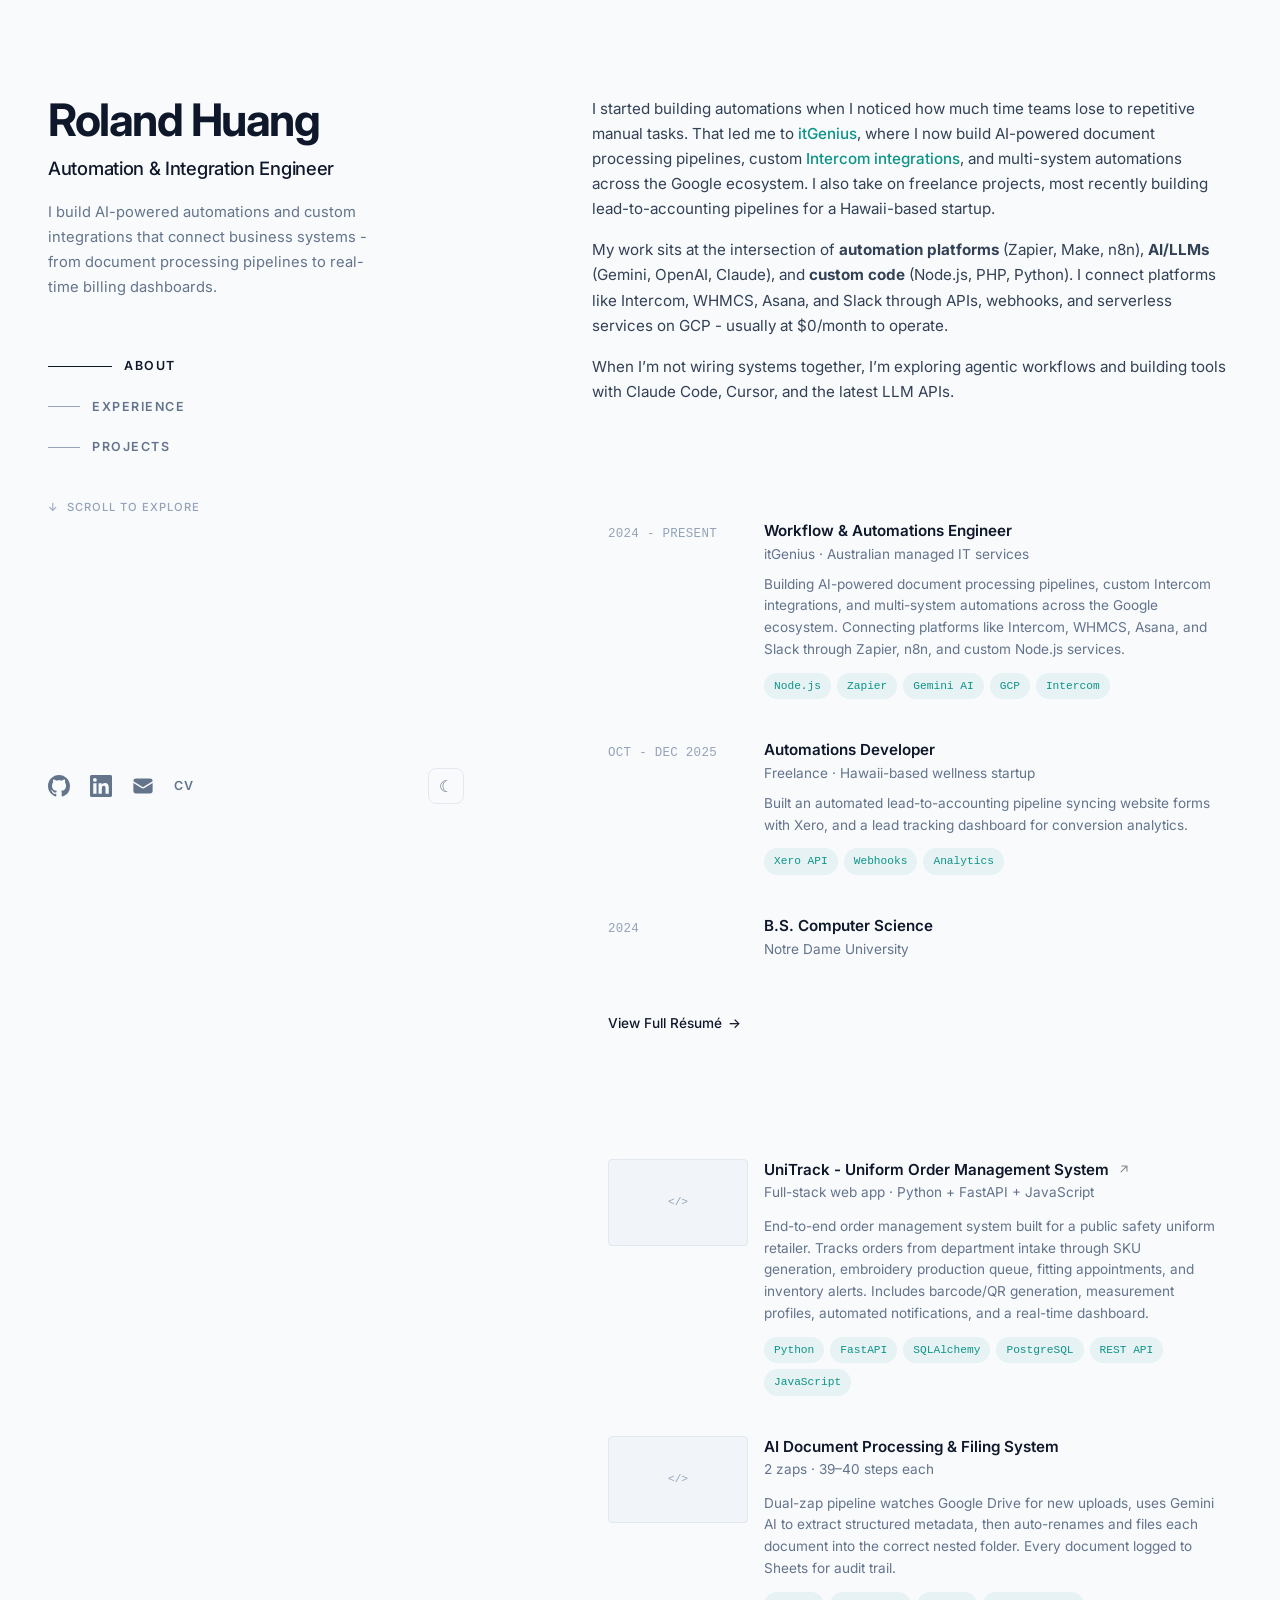
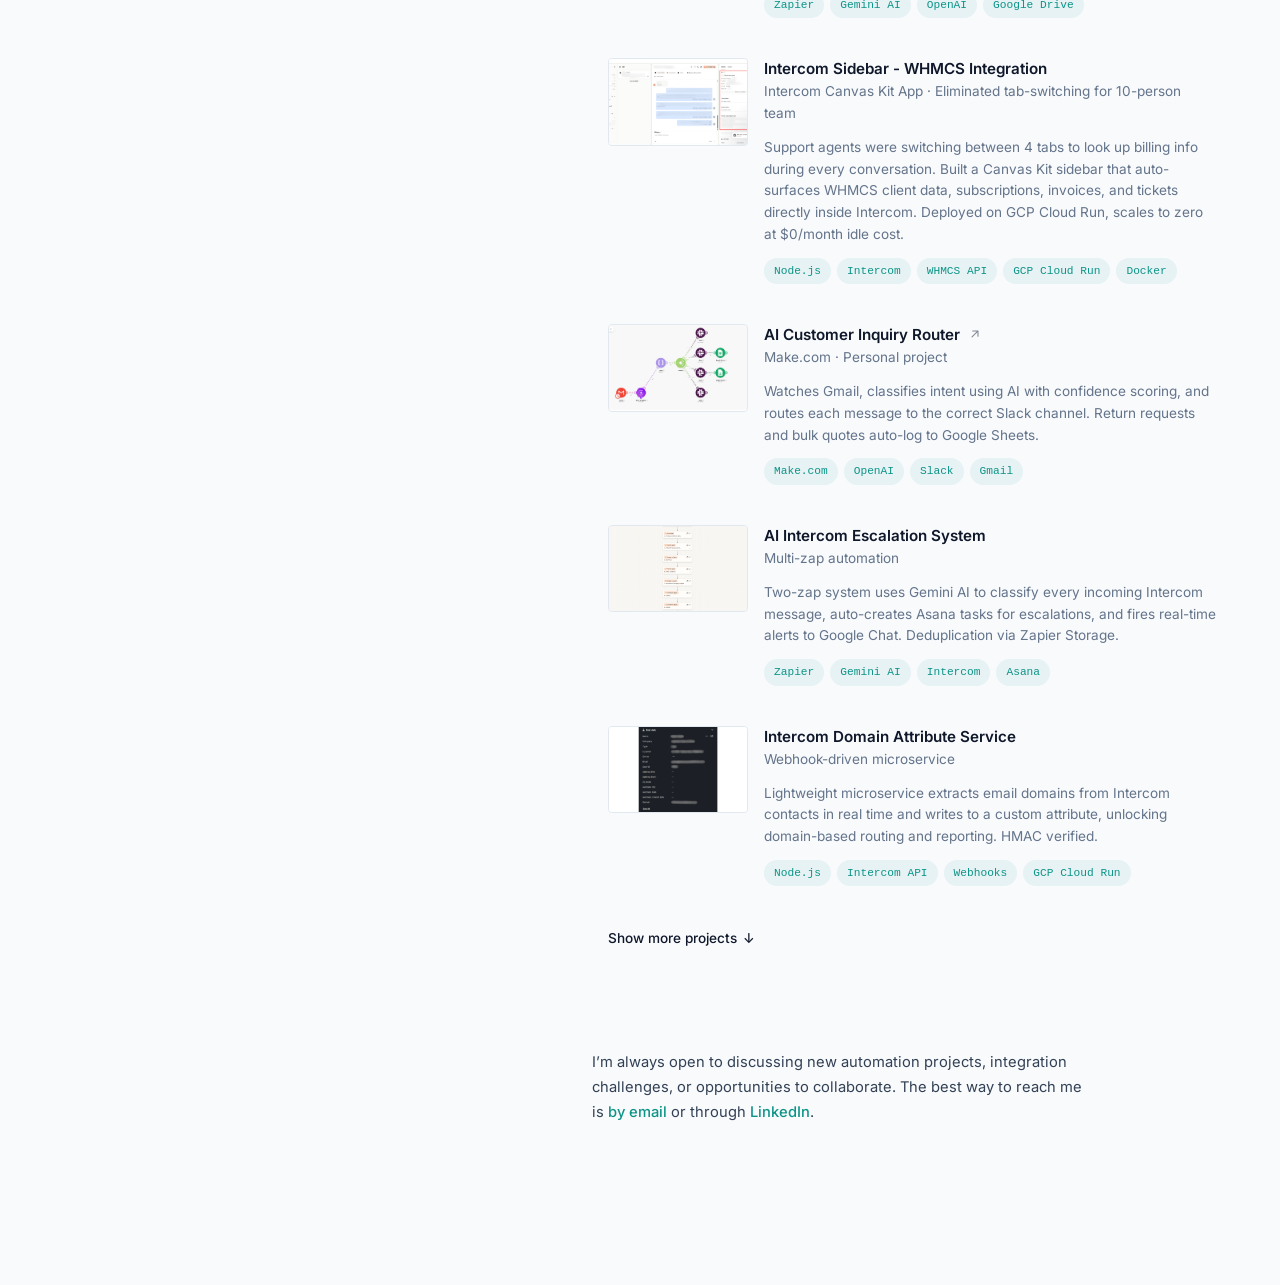
==== commit 155edb3e: "Add UniTrack project and update portfolio for job hunting - Add UniTrack (uniform order management s" ====
--- a/index.html
+++ b/index.html
@@ -744,6 +744,23 @@
                     <div class="project-item">
                         <div class="project-thumb no-img">&lt;/&gt;</div>
                         <div class="project-content">
+                            <h3><a href="https://github.com/ettkt/ettkt.github.io/tree/main/uniform-order-system" target="_blank" rel="noopener">UniTrack - Uniform Order Management System <svg class="ext-icon" viewBox="0 0 20 20" fill="currentColor"><path fill-rule="evenodd" d="M5.22 14.78a.75.75 0 001.06 0l7.22-7.22v5.69a.75.75 0 001.5 0v-7.5a.75.75 0 00-.75-.75h-7.5a.75.75 0 000 1.5h5.69l-7.22 7.22a.75.75 0 000 1.06z" clip-rule="evenodd"/></svg></a></h3>
+                            <p class="project-subtitle">Full-stack web app &middot; Python + FastAPI + JavaScript</p>
+                            <p>End-to-end order management system built for a public safety uniform retailer. Tracks orders from department intake through SKU generation, embroidery production queue, fitting appointments, and inventory alerts. Includes barcode/QR generation, measurement profiles, automated notifications, and a real-time dashboard.</p>
+                            <div class="tag-list">
+                                <span class="tag">Python</span>
+                                <span class="tag">FastAPI</span>
+                                <span class="tag">SQLAlchemy</span>
+                                <span class="tag">PostgreSQL</span>
+                                <span class="tag">REST API</span>
+                                <span class="tag">JavaScript</span>
+                            </div>
+                        </div>
+                    </div>
+
+                    <div class="project-item">
+                        <div class="project-thumb no-img">&lt;/&gt;</div>
+                        <div class="project-content">
                             <h3>AI Document Processing &amp; Filing System</h3>
                             <p class="project-subtitle">2 zaps &middot; 39&ndash;40 steps each</p>
                             <p>Dual-zap pipeline watches Google Drive for new uploads, uses Gemini AI to extract structured metadata, then auto-renames and files each document into the correct nested folder. Every document logged to Sheets for audit trail.</p>
@@ -762,8 +779,8 @@
                         </div>
                         <div class="project-content">
                             <h3>Intercom Sidebar - WHMCS Integration</h3>
-                            <p class="project-subtitle">Intercom Canvas Kit App</p>
-                            <p>Canvas Kit sidebar auto-looks up WHMCS billing data when agents open conversations. Surfaces client info, subscriptions, invoices, and tickets inline. Scales to zero on GCP Cloud Run - $0/month.</p>
+                            <p class="project-subtitle">Intercom Canvas Kit App &middot; Eliminated tab-switching for 10-person team</p>
+                            <p>Support agents were switching between 4 tabs to look up billing info during every conversation. Built a Canvas Kit sidebar that auto-surfaces WHMCS client data, subscriptions, invoices, and tickets directly inside Intercom. Deployed on GCP Cloud Run, scales to zero at $0/month idle cost.</p>
                             <div class="tag-list">
                                 <span class="tag">Node.js</span>
                                 <span class="tag">Intercom</span>
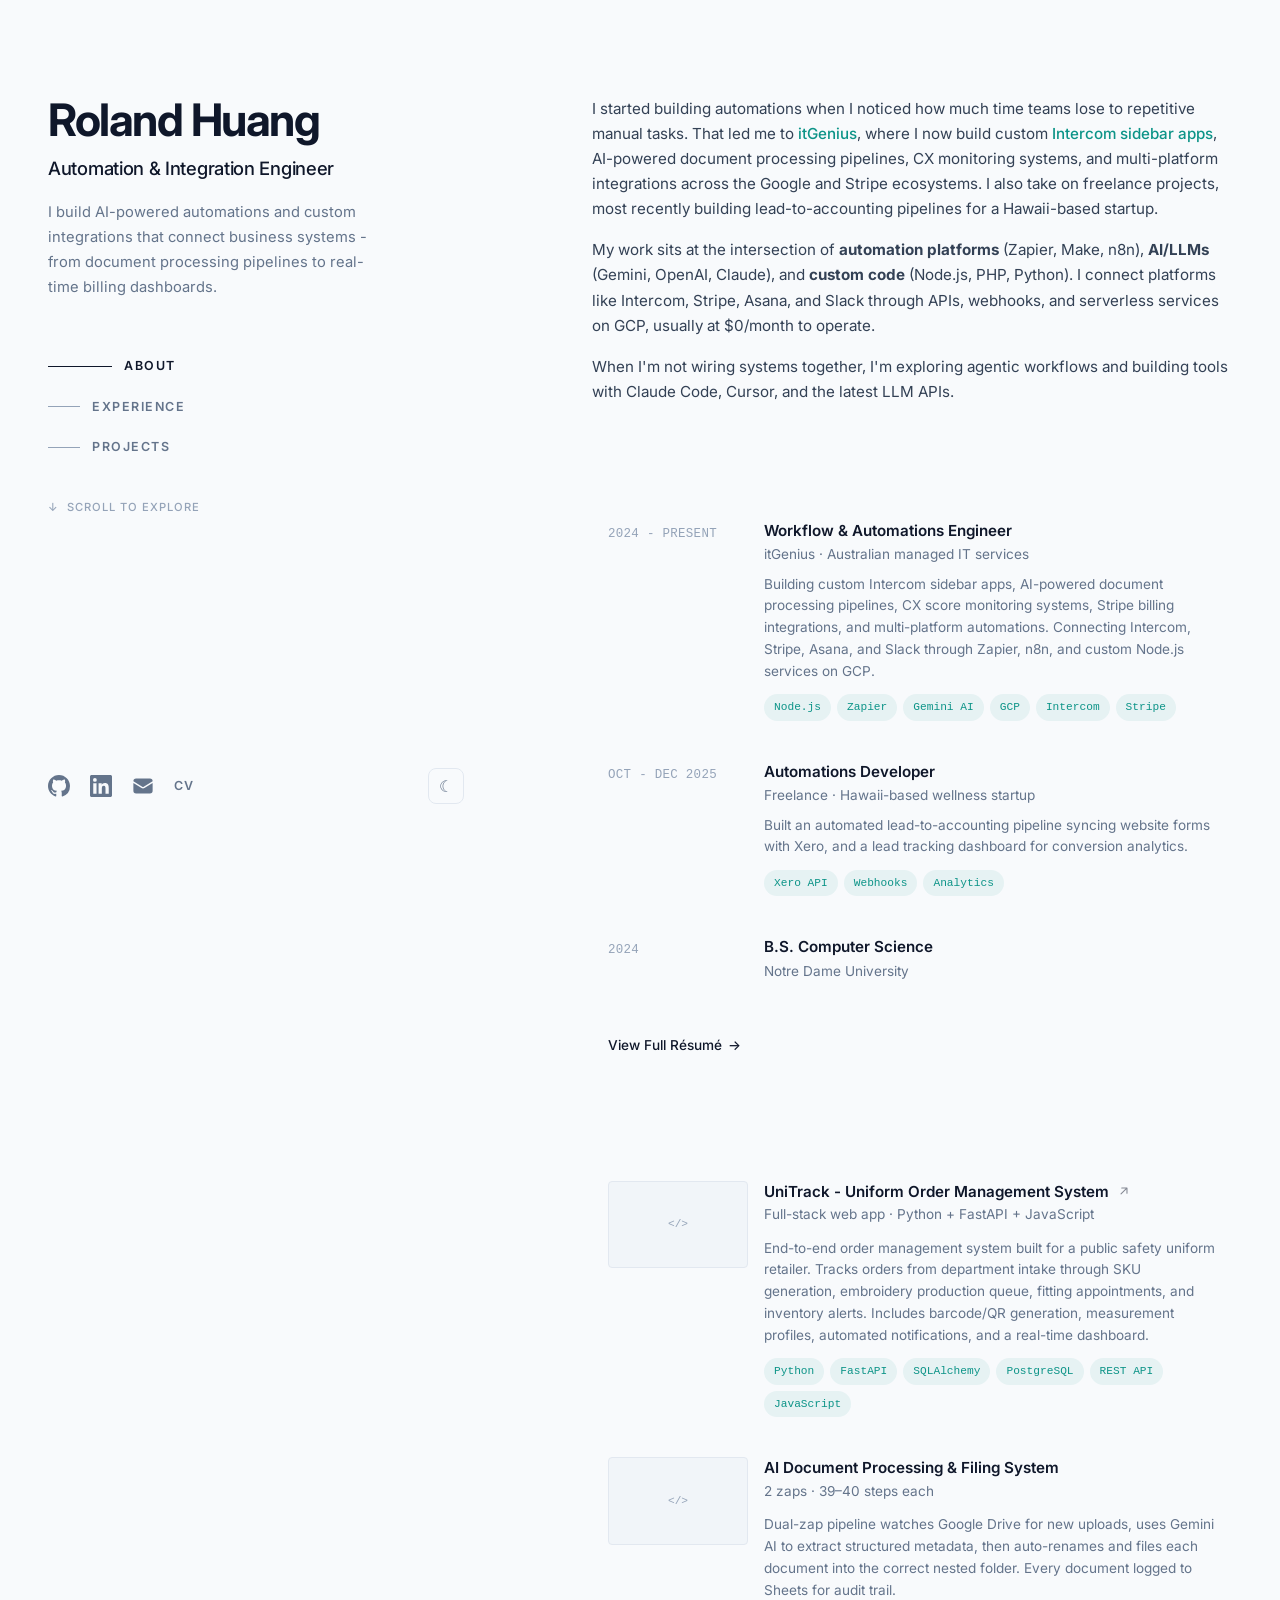
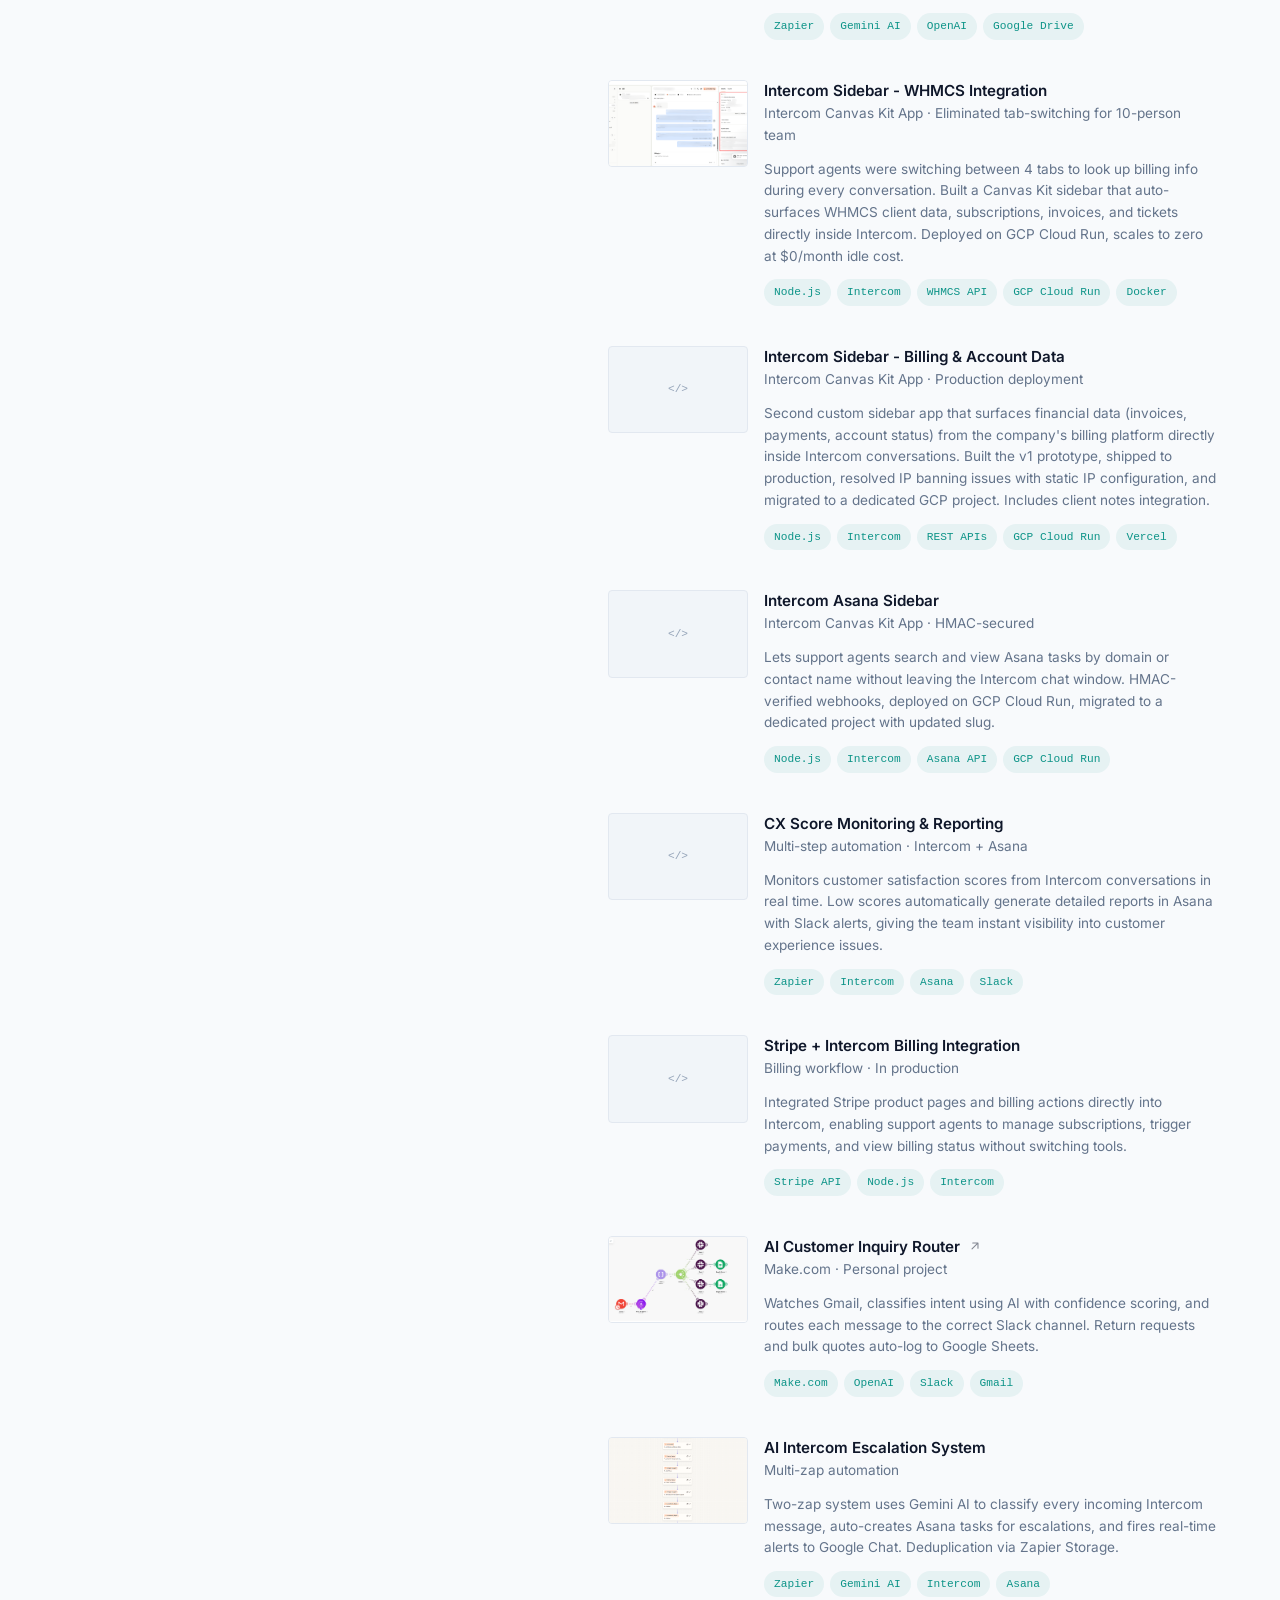
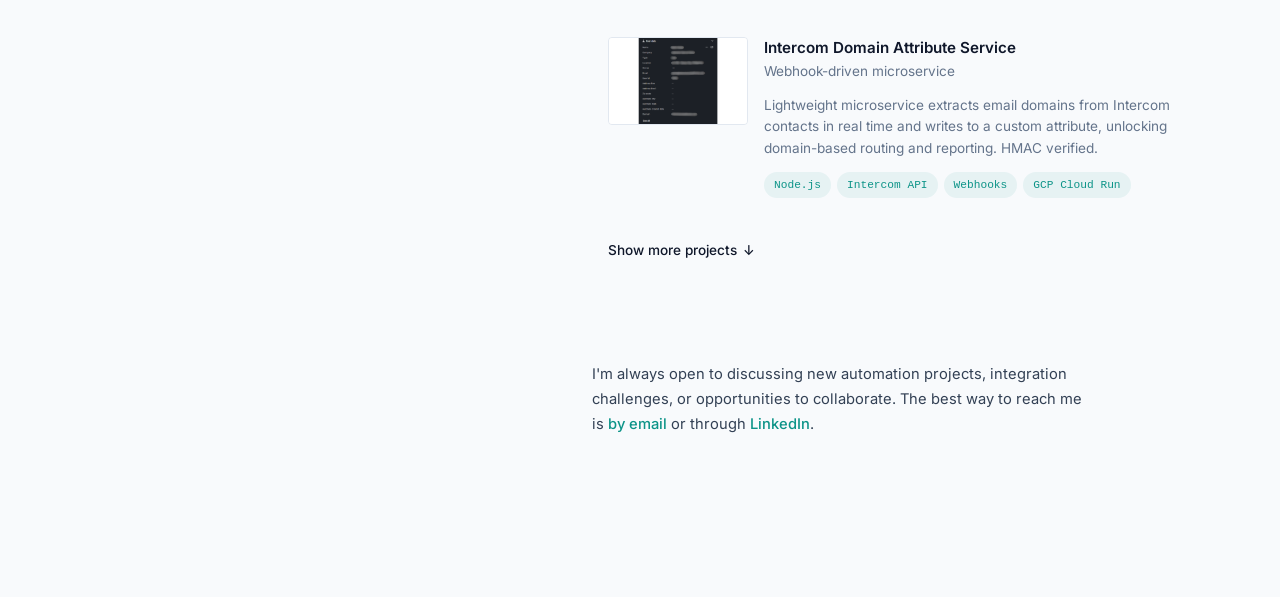
==== commit d3b444b4: "Update portfolio and resume with latest Asana work history - Add new projects: Intercom billing side" ====
--- a/index.html
+++ b/index.html
@@ -687,9 +687,9 @@
         <main class="main">
             <section id="about" class="section about">
                 <h2 class="section-heading">About</h2>
-                <p>I started building automations when I noticed how much time teams lose to repetitive manual tasks. That led me to <a href="https://www.itgenius.com.au/" target="_blank" rel="noopener">itGenius</a>, where I now build AI-powered document processing pipelines, custom <a href="#projects">Intercom integrations</a>, and multi-system automations across the Google ecosystem. I also take on freelance projects, most recently building lead-to-accounting pipelines for a Hawaii-based startup.</p>
-                <p>My work sits at the intersection of <strong>automation platforms</strong> (Zapier, Make, n8n), <strong>AI/LLMs</strong> (Gemini, OpenAI, Claude), and <strong>custom code</strong> (Node.js, PHP, Python). I connect platforms like Intercom, WHMCS, Asana, and Slack through APIs, webhooks, and serverless services on GCP - usually at $0/month to operate.</p>
-                <p>When I&rsquo;m not wiring systems together, I&rsquo;m exploring agentic workflows and building tools with Claude Code, Cursor, and the latest LLM APIs.</p>
+                <p>I started building automations when I noticed how much time teams lose to repetitive manual tasks. That led me to <a href="https://www.itgenius.com.au/" target="_blank" rel="noopener">itGenius</a>, where I now build custom <a href="#projects">Intercom sidebar apps</a>, AI-powered document processing pipelines, CX monitoring systems, and multi-platform integrations across the Google and Stripe ecosystems. I also take on freelance projects, most recently building lead-to-accounting pipelines for a Hawaii-based startup.</p>
+                <p>My work sits at the intersection of <strong>automation platforms</strong> (Zapier, Make, n8n), <strong>AI/LLMs</strong> (Gemini, OpenAI, Claude), and <strong>custom code</strong> (Node.js, PHP, Python). I connect platforms like Intercom, Stripe, Asana, and Slack through APIs, webhooks, and serverless services on GCP, usually at $0/month to operate.</p>
+                <p>When I'm not wiring systems together, I'm exploring agentic workflows and building tools with Claude Code, Cursor, and the latest LLM APIs.</p>
             </section>
 
             <section id="experience" class="section">
@@ -700,13 +700,14 @@
                         <div class="exp-content">
                             <h3>Workflow &amp; Automations Engineer</h3>
                             <div class="exp-company">itGenius &middot; Australian managed IT services</div>
-                            <p>Building AI-powered document processing pipelines, custom Intercom integrations, and multi-system automations across the Google ecosystem. Connecting platforms like Intercom, WHMCS, Asana, and Slack through Zapier, n8n, and custom Node.js services.</p>
+                            <p>Building custom Intercom sidebar apps, AI-powered document processing pipelines, CX score monitoring systems, Stripe billing integrations, and multi-platform automations. Connecting Intercom, Stripe, Asana, and Slack through Zapier, n8n, and custom Node.js services on GCP.</p>
                             <div class="tag-list">
                                 <span class="tag">Node.js</span>
                                 <span class="tag">Zapier</span>
                                 <span class="tag">Gemini AI</span>
                                 <span class="tag">GCP</span>
                                 <span class="tag">Intercom</span>
+                                <span class="tag">Stripe</span>
                             </div>
                         </div>
                     </div>
@@ -792,6 +793,66 @@
                     </div>
 
                     <div class="project-item">
+                        <div class="project-thumb no-img">&lt;/&gt;</div>
+                        <div class="project-content">
+                            <h3>Intercom Sidebar - Billing &amp; Account Data</h3>
+                            <p class="project-subtitle">Intercom Canvas Kit App &middot; Production deployment</p>
+                            <p>Second custom sidebar app that surfaces financial data (invoices, payments, account status) from the company's billing platform directly inside Intercom conversations. Built the v1 prototype, shipped to production, resolved IP banning issues with static IP configuration, and migrated to a dedicated GCP project. Includes client notes integration.</p>
+                            <div class="tag-list">
+                                <span class="tag">Node.js</span>
+                                <span class="tag">Intercom</span>
+                                <span class="tag">REST APIs</span>
+                                <span class="tag">GCP Cloud Run</span>
+                                <span class="tag">Vercel</span>
+                            </div>
+                        </div>
+                    </div>
+
+                    <div class="project-item">
+                        <div class="project-thumb no-img">&lt;/&gt;</div>
+                        <div class="project-content">
+                            <h3>Intercom Asana Sidebar</h3>
+                            <p class="project-subtitle">Intercom Canvas Kit App &middot; HMAC-secured</p>
+                            <p>Lets support agents search and view Asana tasks by domain or contact name without leaving the Intercom chat window. HMAC-verified webhooks, deployed on GCP Cloud Run, migrated to a dedicated project with updated slug.</p>
+                            <div class="tag-list">
+                                <span class="tag">Node.js</span>
+                                <span class="tag">Intercom</span>
+                                <span class="tag">Asana API</span>
+                                <span class="tag">GCP Cloud Run</span>
+                            </div>
+                        </div>
+                    </div>
+
+                    <div class="project-item">
+                        <div class="project-thumb no-img">&lt;/&gt;</div>
+                        <div class="project-content">
+                            <h3>CX Score Monitoring &amp; Reporting</h3>
+                            <p class="project-subtitle">Multi-step automation &middot; Intercom + Asana</p>
+                            <p>Monitors customer satisfaction scores from Intercom conversations in real time. Low scores automatically generate detailed reports in Asana with Slack alerts, giving the team instant visibility into customer experience issues.</p>
+                            <div class="tag-list">
+                                <span class="tag">Zapier</span>
+                                <span class="tag">Intercom</span>
+                                <span class="tag">Asana</span>
+                                <span class="tag">Slack</span>
+                            </div>
+                        </div>
+                    </div>
+
+                    <div class="project-item">
+                        <div class="project-thumb no-img">&lt;/&gt;</div>
+                        <div class="project-content">
+                            <h3>Stripe + Intercom Billing Integration</h3>
+                            <p class="project-subtitle">Billing workflow &middot; In production</p>
+                            <p>Integrated Stripe product pages and billing actions directly into Intercom, enabling support agents to manage subscriptions, trigger payments, and view billing status without switching tools.</p>
+                            <div class="tag-list">
+                                <span class="tag">Stripe API</span>
+                                <span class="tag">Node.js</span>
+                                <span class="tag">Intercom</span>
+                            </div>
+                        </div>
+                    </div>
+
+                    <div class="project-item">
                         <div class="project-thumb clickable-image" role="button" tabindex="0" aria-label="View full-size image">
                             <img src="images/customer-inquiry-router.png" alt="Make.com scenario showing AI classification router">
                         </div>
@@ -862,6 +923,21 @@
                     <div class="project-item hidden-project">
                         <div class="project-thumb no-img">&lt;/&gt;</div>
                         <div class="project-content">
+                            <h3>WordPress-to-Intercom Event Sequence Pipeline</h3>
+                            <p class="project-subtitle">Multi-step automation &middot; Campaign triggers</p>
+                            <p>Converts community lead form submissions from WordPress into Intercom events that trigger targeted campaign sequences automatically. End-to-end from form fill to personalized outreach.</p>
+                            <div class="tag-list">
+                                <span class="tag">Zapier</span>
+                                <span class="tag">WordPress</span>
+                                <span class="tag">Intercom</span>
+                                <span class="tag">Gravity Forms</span>
+                            </div>
+                        </div>
+                    </div>
+
+                    <div class="project-item hidden-project">
+                        <div class="project-thumb no-img">&lt;/&gt;</div>
+                        <div class="project-content">
                             <h3>AI Meeting Notes Pipeline</h3>
                             <p class="project-subtitle">7 connected zaps</p>
                             <p>Full pipeline: attendance forms, Google Meet recording intake, AI transcription and summarization, Apps Script formatting, and Slack distribution. Notes land in Slack within minutes.</p>
@@ -936,7 +1012,7 @@
             </section>
 
             <section class="section contact">
-                <p>I&rsquo;m always open to discussing new automation projects, integration challenges, or opportunities to collaborate. The best way to reach me is <a href="mailto:rolandbonhuang@gmail.com">by email</a> or through <a href="https://www.linkedin.com/in/roland-huang-8965583b1/" target="_blank" rel="noopener">LinkedIn</a>.</p>
+                <p>I'm always open to discussing new automation projects, integration challenges, or opportunities to collaborate. The best way to reach me is <a href="mailto:rolandbonhuang@gmail.com">by email</a> or through <a href="https://www.linkedin.com/in/roland-huang-8965583b1/" target="_blank" rel="noopener">LinkedIn</a>.</p>
             </section>
 
         </main>
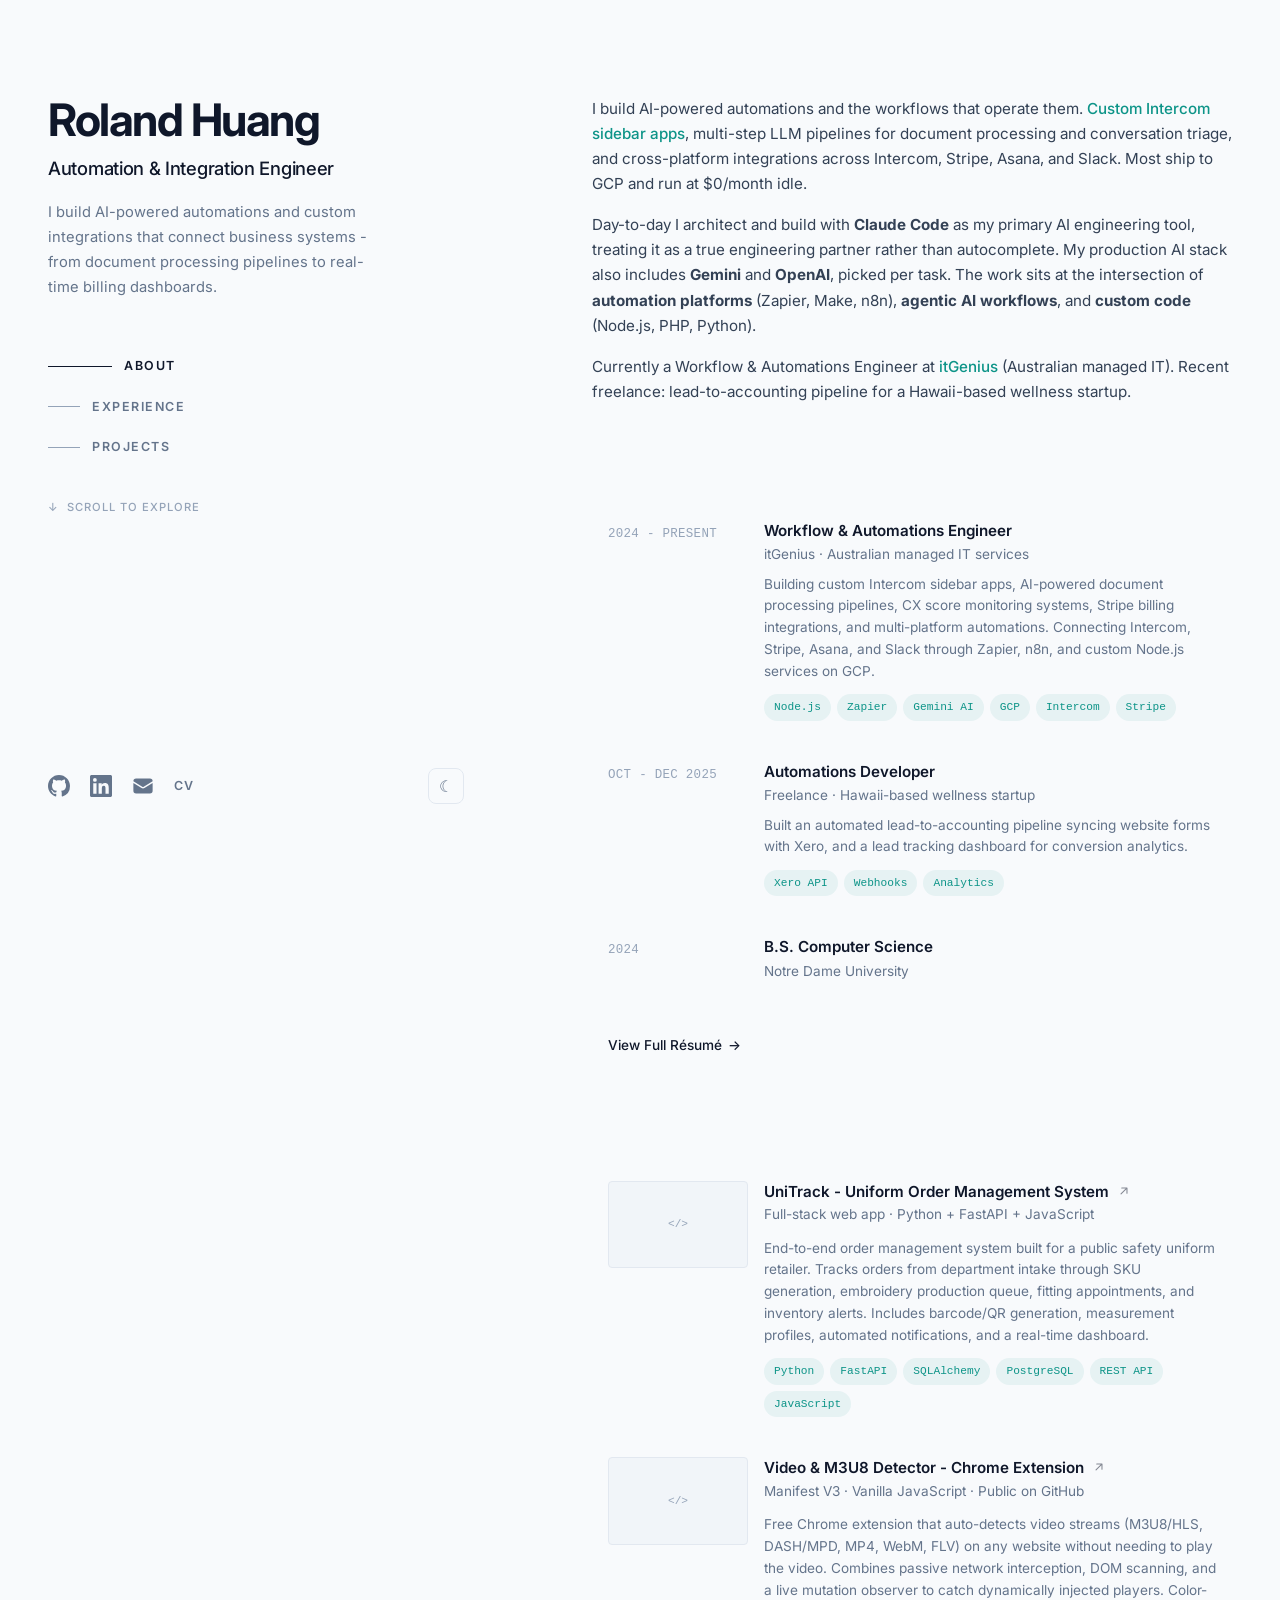
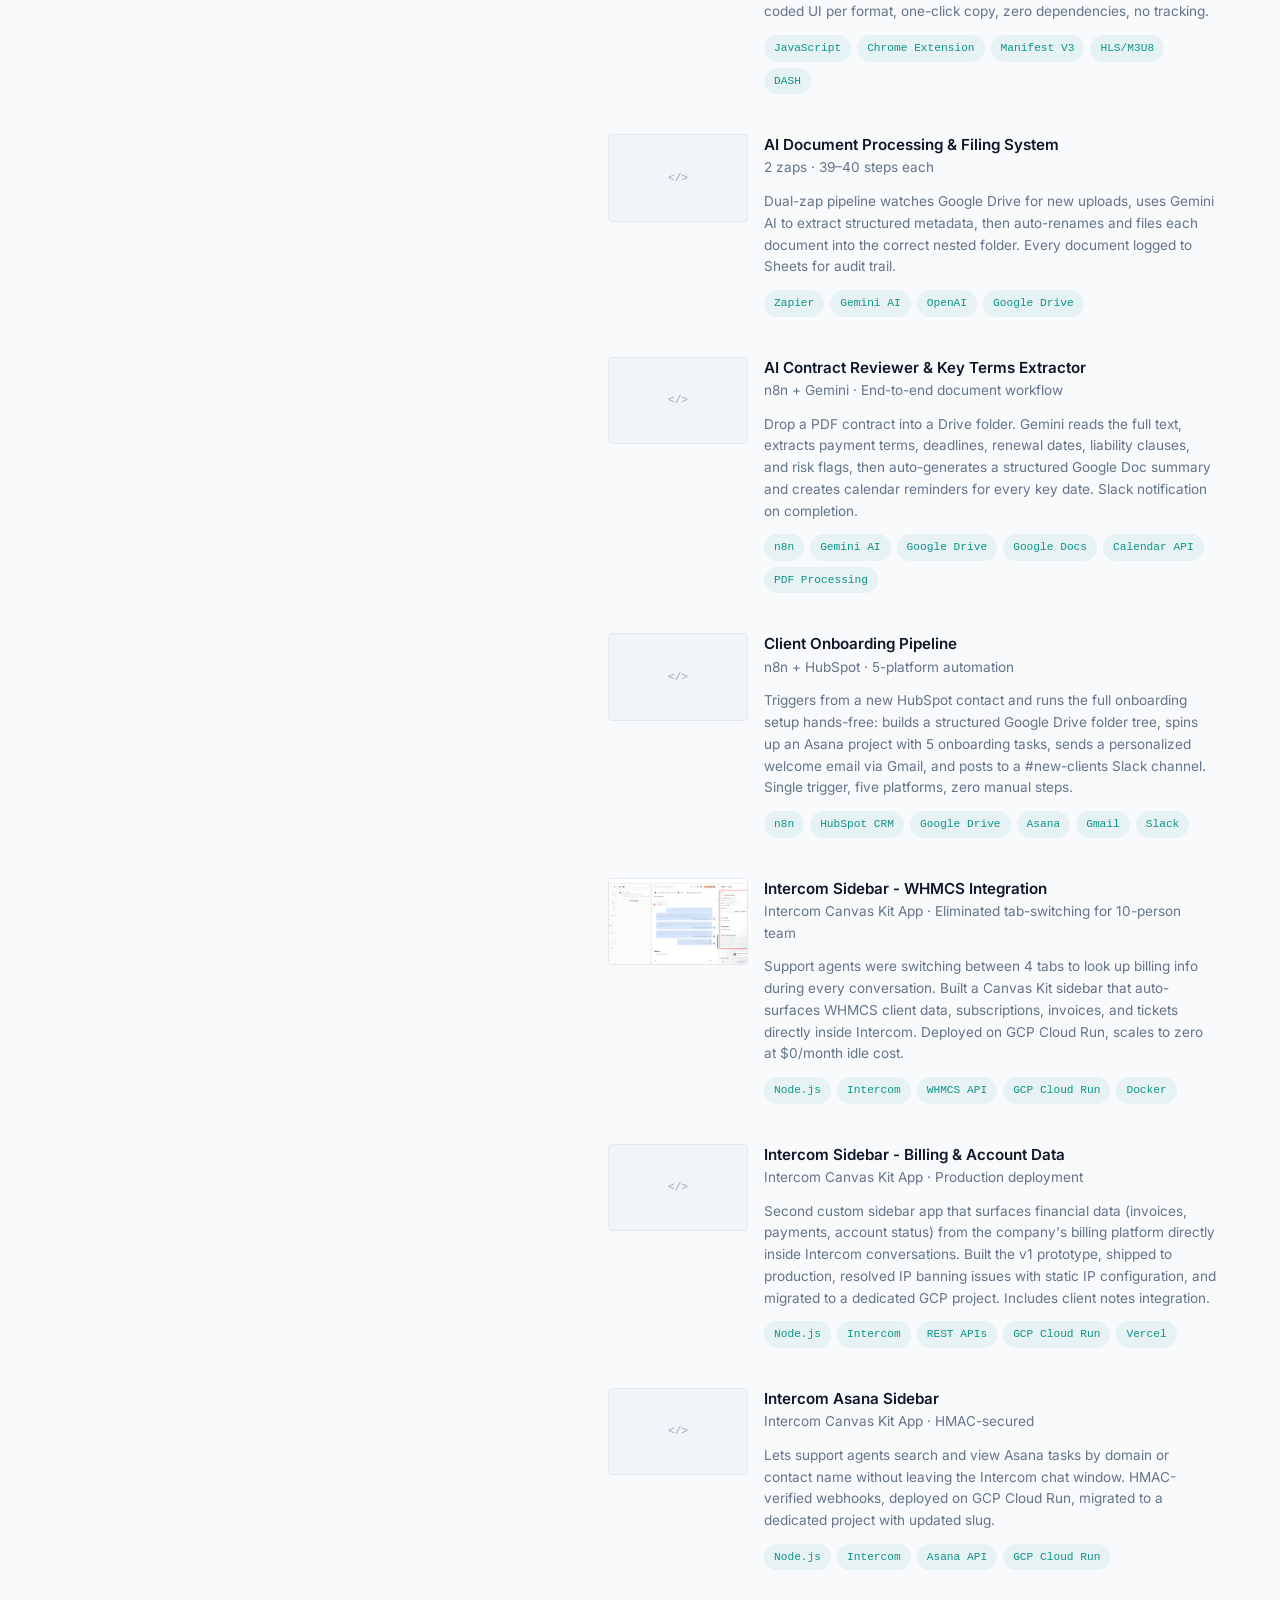
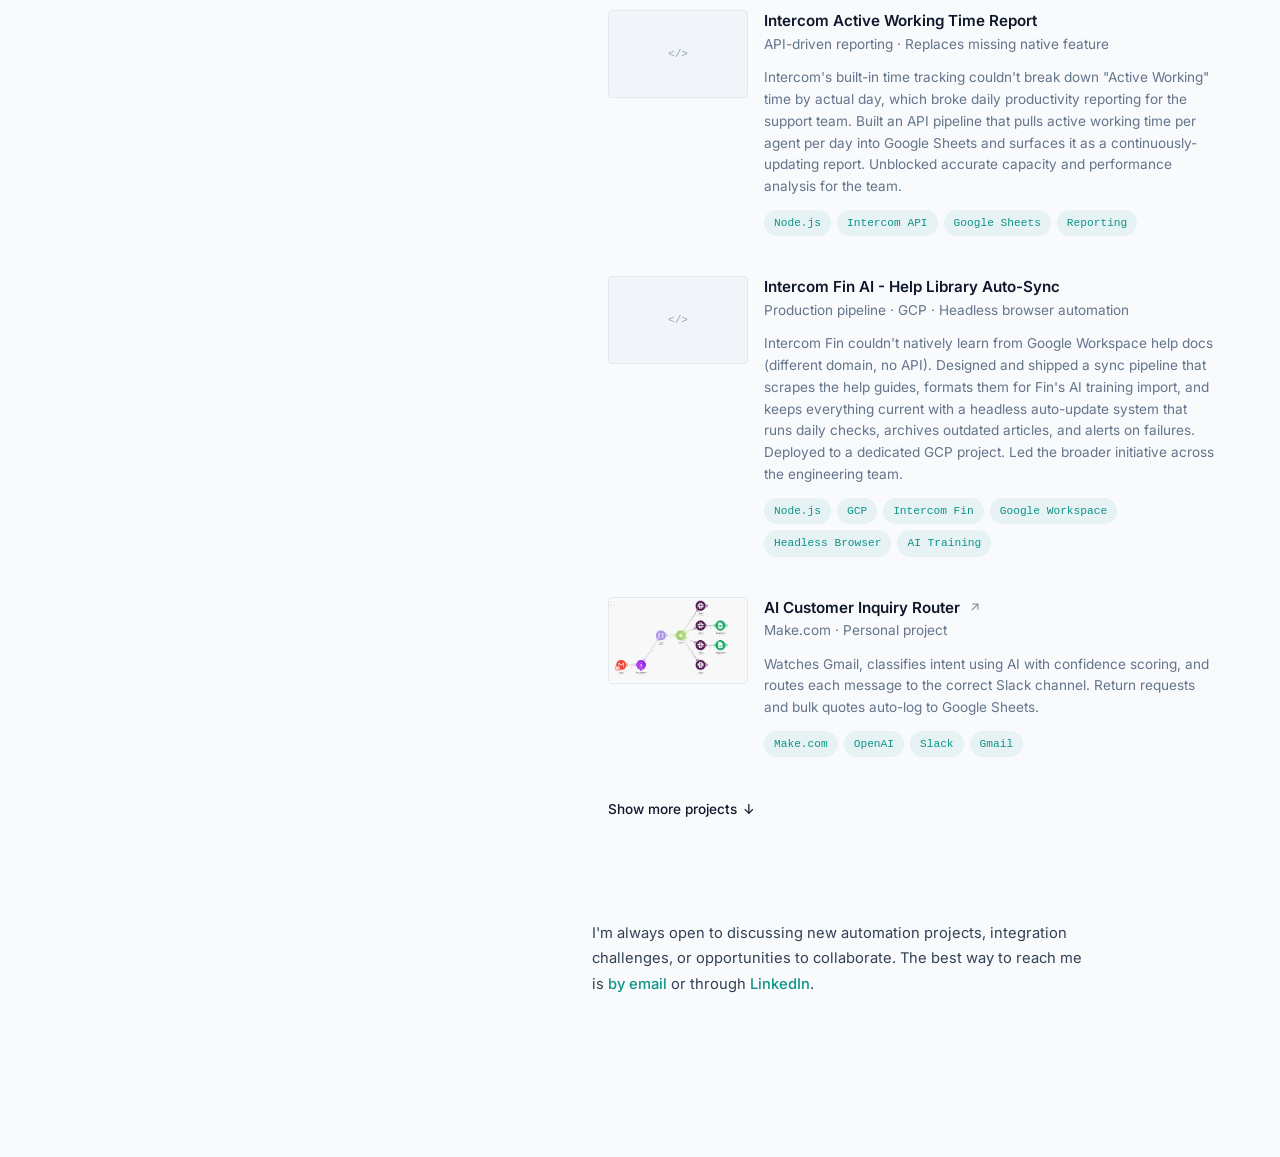
==== commit aae3b1de: "Refocus portfolio with AI/Claude positioning and recent work - Reframe About section to lead with Cl" ====
--- a/index.html
+++ b/index.html
@@ -687,9 +687,9 @@
         <main class="main">
             <section id="about" class="section about">
                 <h2 class="section-heading">About</h2>
-                <p>I started building automations when I noticed how much time teams lose to repetitive manual tasks. That led me to <a href="https://www.itgenius.com.au/" target="_blank" rel="noopener">itGenius</a>, where I now build custom <a href="#projects">Intercom sidebar apps</a>, AI-powered document processing pipelines, CX monitoring systems, and multi-platform integrations across the Google and Stripe ecosystems. I also take on freelance projects, most recently building lead-to-accounting pipelines for a Hawaii-based startup.</p>
-                <p>My work sits at the intersection of <strong>automation platforms</strong> (Zapier, Make, n8n), <strong>AI/LLMs</strong> (Gemini, OpenAI, Claude), and <strong>custom code</strong> (Node.js, PHP, Python). I connect platforms like Intercom, Stripe, Asana, and Slack through APIs, webhooks, and serverless services on GCP, usually at $0/month to operate.</p>
-                <p>When I'm not wiring systems together, I'm exploring agentic workflows and building tools with Claude Code, Cursor, and the latest LLM APIs.</p>
+                <p>I build AI-powered automations and the workflows that operate them. <a href="#projects">Custom Intercom sidebar apps</a>, multi-step LLM pipelines for document processing and conversation triage, and cross-platform integrations across Intercom, Stripe, Asana, and Slack. Most ship to GCP and run at $0/month idle.</p>
+                <p>Day-to-day I architect and build with <strong>Claude Code</strong> as my primary AI engineering tool, treating it as a true engineering partner rather than autocomplete. My production AI stack also includes <strong>Gemini</strong> and <strong>OpenAI</strong>, picked per task. The work sits at the intersection of <strong>automation platforms</strong> (Zapier, Make, n8n), <strong>agentic AI workflows</strong>, and <strong>custom code</strong> (Node.js, PHP, Python).</p>
+                <p>Currently a Workflow &amp; Automations Engineer at <a href="https://www.itgenius.com.au/" target="_blank" rel="noopener">itGenius</a> (Australian managed IT). Recent freelance: lead-to-accounting pipeline for a Hawaii-based wellness startup.</p>
             </section>
 
             <section id="experience" class="section">
@@ -745,7 +745,7 @@
                     <div class="project-item">
                         <div class="project-thumb no-img">&lt;/&gt;</div>
                         <div class="project-content">
-                            <h3><a href="https://github.com/ettkt/ettkt.github.io/tree/main/uniform-order-system" target="_blank" rel="noopener">UniTrack - Uniform Order Management System <svg class="ext-icon" viewBox="0 0 20 20" fill="currentColor"><path fill-rule="evenodd" d="M5.22 14.78a.75.75 0 001.06 0l7.22-7.22v5.69a.75.75 0 001.5 0v-7.5a.75.75 0 00-.75-.75h-7.5a.75.75 0 000 1.5h5.69l-7.22 7.22a.75.75 0 000 1.06z" clip-rule="evenodd"/></svg></a></h3>
+                            <h3><a href="https://github.com/ettkt/unitrack" target="_blank" rel="noopener">UniTrack - Uniform Order Management System <svg class="ext-icon" viewBox="0 0 20 20" fill="currentColor"><path fill-rule="evenodd" d="M5.22 14.78a.75.75 0 001.06 0l7.22-7.22v5.69a.75.75 0 001.5 0v-7.5a.75.75 0 00-.75-.75h-7.5a.75.75 0 000 1.5h5.69l-7.22 7.22a.75.75 0 000 1.06z" clip-rule="evenodd"/></svg></a></h3>
                             <p class="project-subtitle">Full-stack web app &middot; Python + FastAPI + JavaScript</p>
                             <p>End-to-end order management system built for a public safety uniform retailer. Tracks orders from department intake through SKU generation, embroidery production queue, fitting appointments, and inventory alerts. Includes barcode/QR generation, measurement profiles, automated notifications, and a real-time dashboard.</p>
                             <div class="tag-list">
@@ -762,6 +762,22 @@
                     <div class="project-item">
                         <div class="project-thumb no-img">&lt;/&gt;</div>
                         <div class="project-content">
+                            <h3><a href="https://github.com/ettkt/video-downloader-chrome-extension" target="_blank" rel="noopener">Video &amp; M3U8 Detector - Chrome Extension <svg class="ext-icon" viewBox="0 0 20 20" fill="currentColor"><path fill-rule="evenodd" d="M5.22 14.78a.75.75 0 001.06 0l7.22-7.22v5.69a.75.75 0 001.5 0v-7.5a.75.75 0 00-.75-.75h-7.5a.75.75 0 000 1.5h5.69l-7.22 7.22a.75.75 0 000 1.06z" clip-rule="evenodd"/></svg></a></h3>
+                            <p class="project-subtitle">Manifest V3 &middot; Vanilla JavaScript &middot; Public on GitHub</p>
+                            <p>Free Chrome extension that auto-detects video streams (M3U8/HLS, DASH/MPD, MP4, WebM, FLV) on any website without needing to play the video. Combines passive network interception, DOM scanning, and a live mutation observer to catch dynamically injected players. Color-coded UI per format, one-click copy, zero dependencies, no tracking.</p>
+                            <div class="tag-list">
+                                <span class="tag">JavaScript</span>
+                                <span class="tag">Chrome Extension</span>
+                                <span class="tag">Manifest V3</span>
+                                <span class="tag">HLS/M3U8</span>
+                                <span class="tag">DASH</span>
+                            </div>
+                        </div>
+                    </div>
+
+                    <div class="project-item">
+                        <div class="project-thumb no-img">&lt;/&gt;</div>
+                        <div class="project-content">
                             <h3>AI Document Processing &amp; Filing System</h3>
                             <p class="project-subtitle">2 zaps &middot; 39&ndash;40 steps each</p>
                             <p>Dual-zap pipeline watches Google Drive for new uploads, uses Gemini AI to extract structured metadata, then auto-renames and files each document into the correct nested folder. Every document logged to Sheets for audit trail.</p>
@@ -770,6 +786,40 @@
                                 <span class="tag">Gemini AI</span>
                                 <span class="tag">OpenAI</span>
                                 <span class="tag">Google Drive</span>
+                            </div>
+                        </div>
+                    </div>
+
+                    <div class="project-item">
+                        <div class="project-thumb no-img">&lt;/&gt;</div>
+                        <div class="project-content">
+                            <h3>AI Contract Reviewer &amp; Key Terms Extractor</h3>
+                            <p class="project-subtitle">n8n + Gemini &middot; End-to-end document workflow</p>
+                            <p>Drop a PDF contract into a Drive folder. Gemini reads the full text, extracts payment terms, deadlines, renewal dates, liability clauses, and risk flags, then auto-generates a structured Google Doc summary and creates calendar reminders for every key date. Slack notification on completion.</p>
+                            <div class="tag-list">
+                                <span class="tag">n8n</span>
+                                <span class="tag">Gemini AI</span>
+                                <span class="tag">Google Drive</span>
+                                <span class="tag">Google Docs</span>
+                                <span class="tag">Calendar API</span>
+                                <span class="tag">PDF Processing</span>
+                            </div>
+                        </div>
+                    </div>
+
+                    <div class="project-item">
+                        <div class="project-thumb no-img">&lt;/&gt;</div>
+                        <div class="project-content">
+                            <h3>Client Onboarding Pipeline</h3>
+                            <p class="project-subtitle">n8n + HubSpot &middot; 5-platform automation</p>
+                            <p>Triggers from a new HubSpot contact and runs the full onboarding setup hands-free: builds a structured Google Drive folder tree, spins up an Asana project with 5 onboarding tasks, sends a personalized welcome email via Gmail, and posts to a #new-clients Slack channel. Single trigger, five platforms, zero manual steps.</p>
+                            <div class="tag-list">
+                                <span class="tag">n8n</span>
+                                <span class="tag">HubSpot CRM</span>
+                                <span class="tag">Google Drive</span>
+                                <span class="tag">Asana</span>
+                                <span class="tag">Gmail</span>
+                                <span class="tag">Slack</span>
                             </div>
                         </div>
                     </div>
@@ -826,6 +876,38 @@
                     <div class="project-item">
                         <div class="project-thumb no-img">&lt;/&gt;</div>
                         <div class="project-content">
+                            <h3>Intercom Active Working Time Report</h3>
+                            <p class="project-subtitle">API-driven reporting &middot; Replaces missing native feature</p>
+                            <p>Intercom's built-in time tracking couldn't break down "Active Working" time by actual day, which broke daily productivity reporting for the support team. Built an API pipeline that pulls active working time per agent per day into Google Sheets and surfaces it as a continuously-updating report. Unblocked accurate capacity and performance analysis for the team.</p>
+                            <div class="tag-list">
+                                <span class="tag">Node.js</span>
+                                <span class="tag">Intercom API</span>
+                                <span class="tag">Google Sheets</span>
+                                <span class="tag">Reporting</span>
+                            </div>
+                        </div>
+                    </div>
+
+                    <div class="project-item">
+                        <div class="project-thumb no-img">&lt;/&gt;</div>
+                        <div class="project-content">
+                            <h3>Intercom Fin AI - Help Library Auto-Sync</h3>
+                            <p class="project-subtitle">Production pipeline &middot; GCP &middot; Headless browser automation</p>
+                            <p>Intercom Fin couldn't natively learn from Google Workspace help docs (different domain, no API). Designed and shipped a sync pipeline that scrapes the help guides, formats them for Fin's AI training import, and keeps everything current with a headless auto-update system that runs daily checks, archives outdated articles, and alerts on failures. Deployed to a dedicated GCP project. Led the broader initiative across the engineering team.</p>
+                            <div class="tag-list">
+                                <span class="tag">Node.js</span>
+                                <span class="tag">GCP</span>
+                                <span class="tag">Intercom Fin</span>
+                                <span class="tag">Google Workspace</span>
+                                <span class="tag">Headless Browser</span>
+                                <span class="tag">AI Training</span>
+                            </div>
+                        </div>
+                    </div>
+
+                    <div class="project-item hidden-project">
+                        <div class="project-thumb no-img">&lt;/&gt;</div>
+                        <div class="project-content">
                             <h3>CX Score Monitoring &amp; Reporting</h3>
                             <p class="project-subtitle">Multi-step automation &middot; Intercom + Asana</p>
                             <p>Monitors customer satisfaction scores from Intercom conversations in real time. Low scores automatically generate detailed reports in Asana with Slack alerts, giving the team instant visibility into customer experience issues.</p>
@@ -838,7 +920,7 @@
                         </div>
                     </div>
 
-                    <div class="project-item">
+                    <div class="project-item hidden-project">
                         <div class="project-thumb no-img">&lt;/&gt;</div>
                         <div class="project-content">
                             <h3>Stripe + Intercom Billing Integration</h3>
@@ -869,7 +951,7 @@
                         </div>
                     </div>
 
-                    <div class="project-item">
+                    <div class="project-item hidden-project">
                         <div class="project-thumb clickable-image" role="button" tabindex="0" aria-label="View full-size image">
                             <img src="images/escalation-system.png" alt="Zapier editor showing escalation automation flow">
                         </div>
@@ -886,7 +968,7 @@
                         </div>
                     </div>
 
-                    <div class="project-item">
+                    <div class="project-item hidden-project">
                         <div class="project-thumb clickable-image" role="button" tabindex="0" aria-label="View full-size image">
                             <img src="images/domain-attribute.png" alt="Intercom user data panel showing Domain attribute">
                         </div>
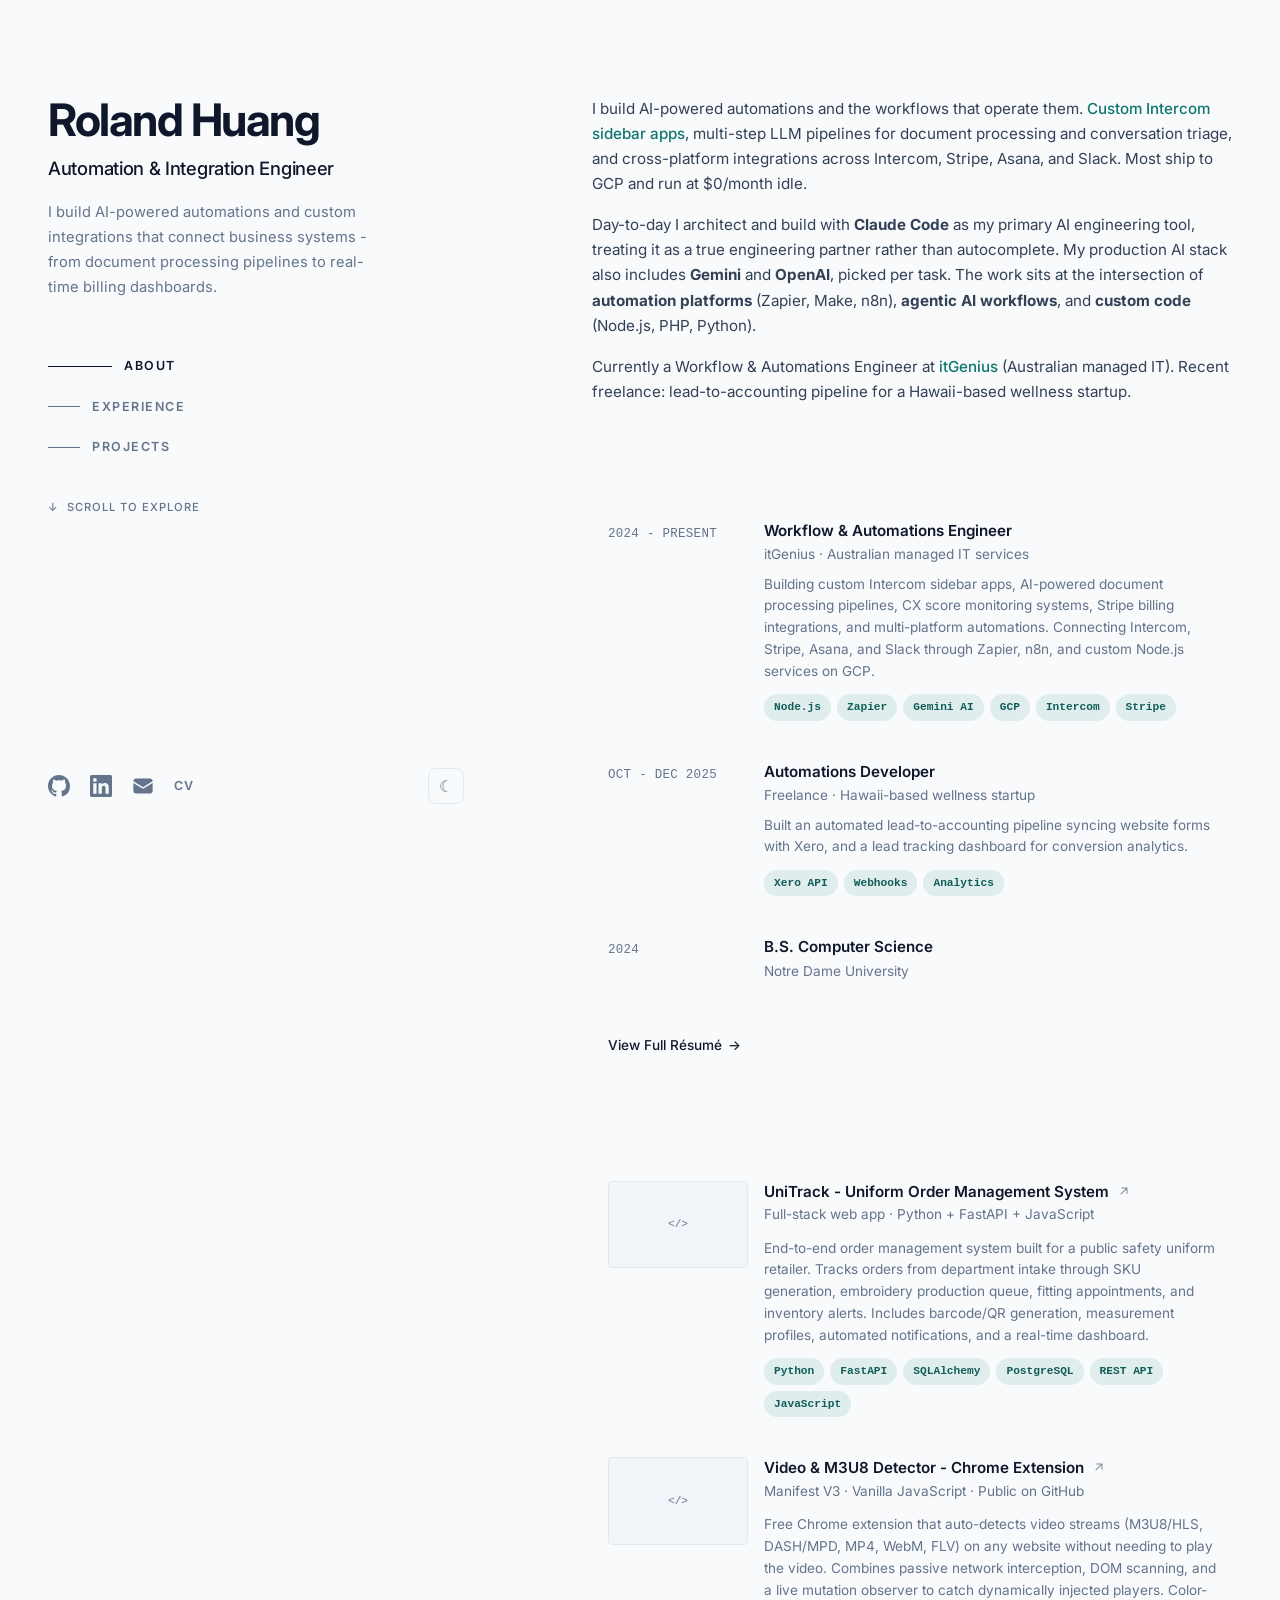
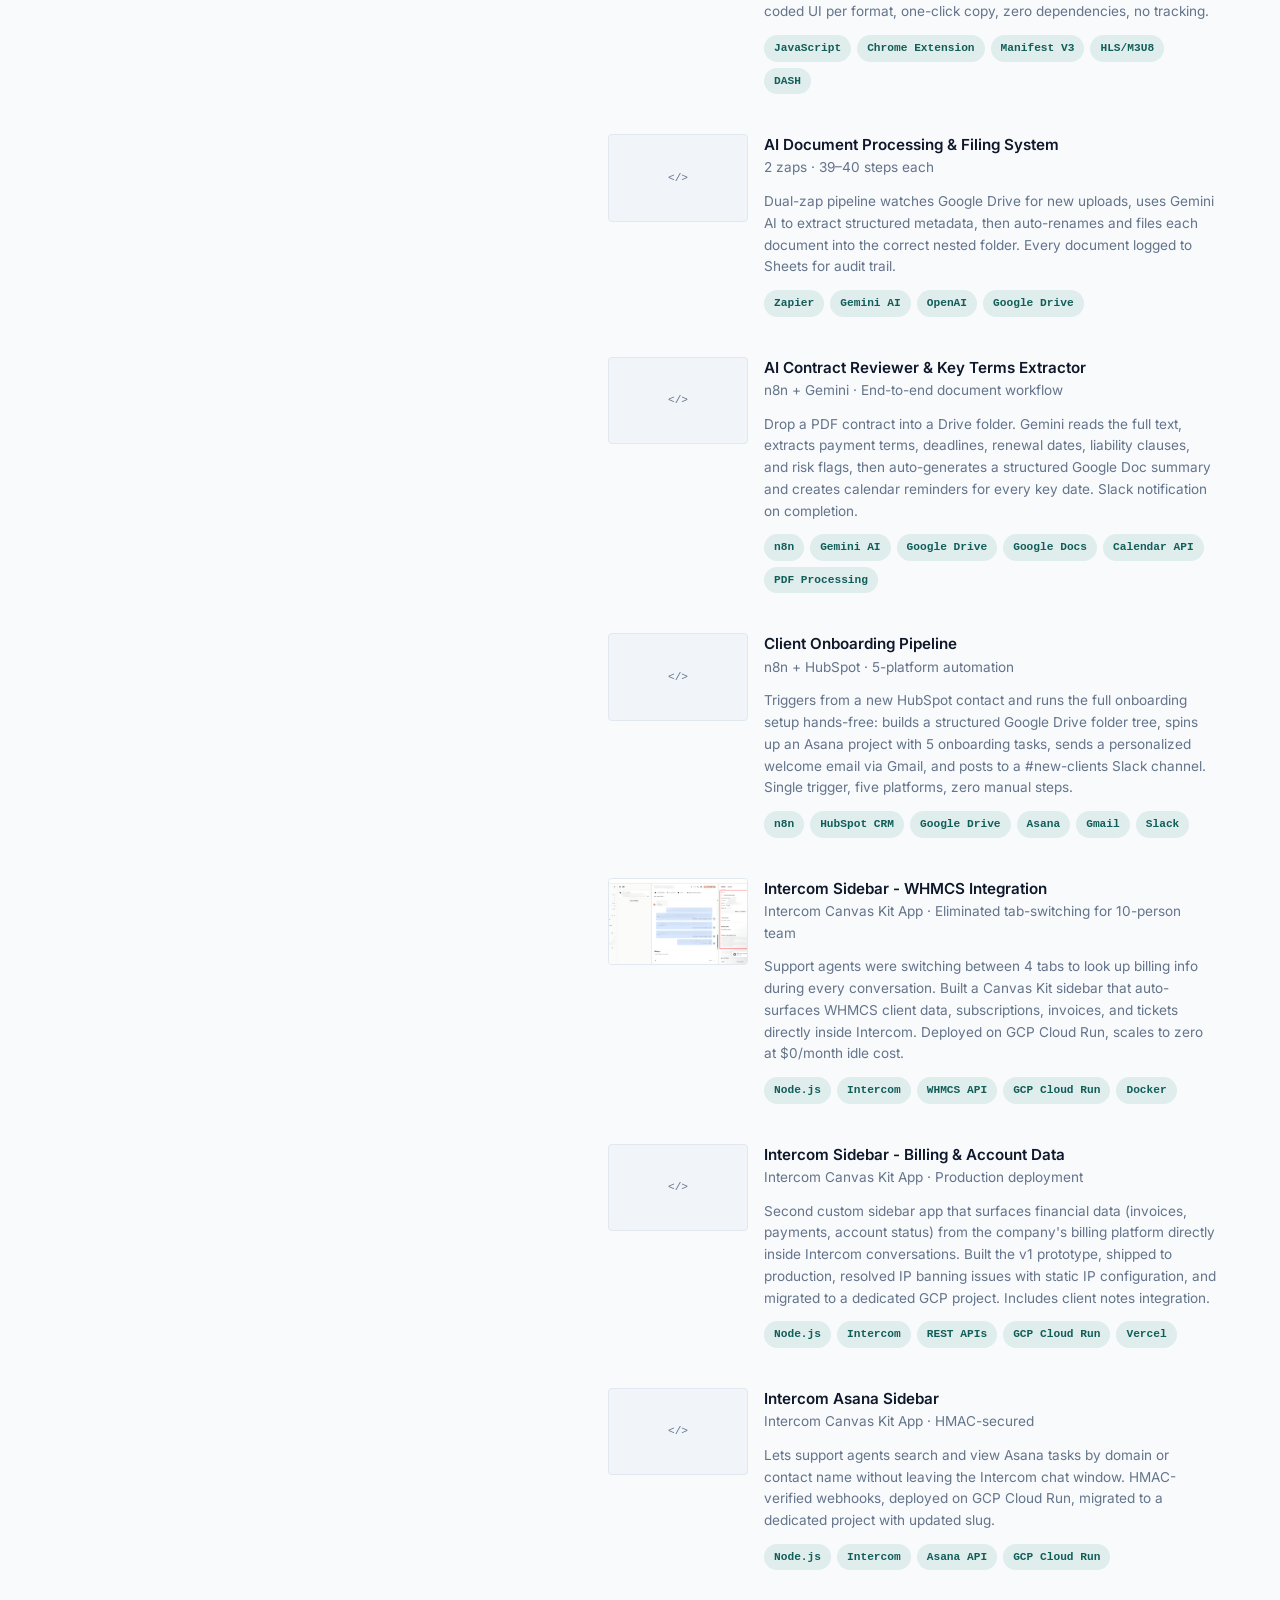
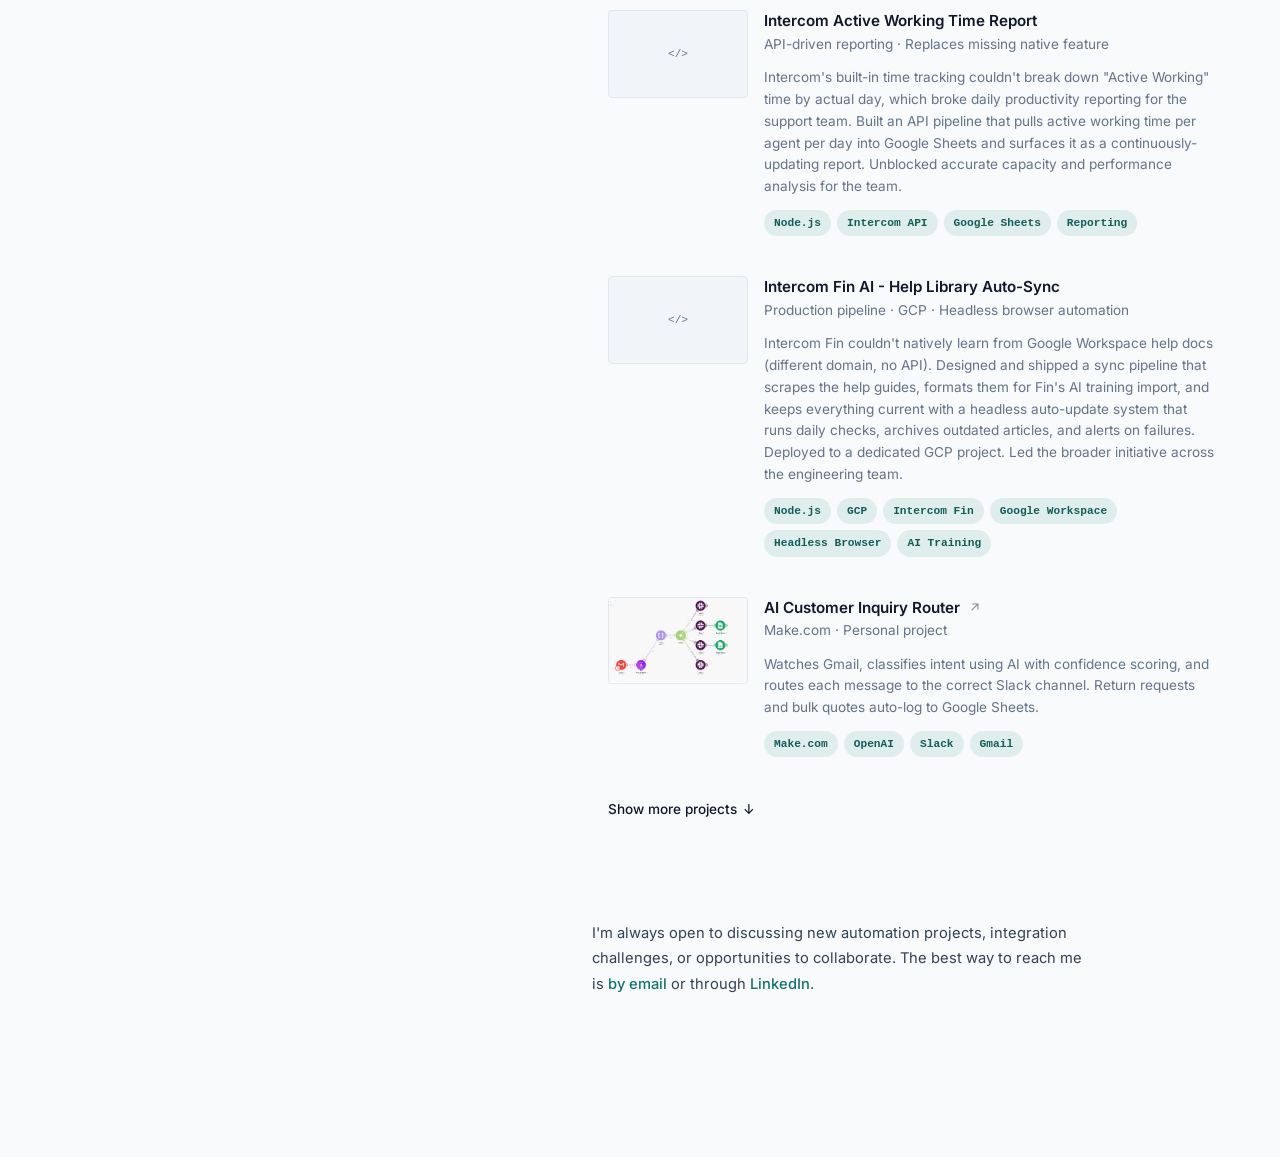
==== commit 4b0d1498: "Optimize portfolio: accessibility, SEO, and performance pass Accessibility (Lighthouse 96 -> 100): -" ====
--- a/index.html
+++ b/index.html
@@ -4,20 +4,41 @@
     <meta charset="UTF-8">
     <meta name="viewport" content="width=device-width, initial-scale=1.0">
     <title>Roland Huang - Portfolio</title>
-    <meta name="description" content="Automation &amp; Integration Engineer. I build AI-powered automations and custom integrations - from 40-step document processing pipelines to real-time billing dashboards on GCP.">
+    <meta name="description" content="Roland Huang - AI automation engineer. I architect with Claude Code as primary AI tool and ship production LLM pipelines using Gemini and OpenAI. Custom Intercom apps, multi-platform integrations, GCP serverless.">
+    <link rel="canonical" href="https://ettkt.github.io/">
     <!-- Open Graph -->
-    <meta property="og:title" content="Roland Huang - Portfolio">
-    <meta property="og:description" content="Automation & Integration Engineer. AI-powered automations and custom integrations - from 40-step document processing pipelines to real-time billing dashboards on GCP.">
+    <meta property="og:title" content="Roland Huang - AI Automation Engineer">
+    <meta property="og:description" content="AI automation engineer architecting with Claude Code. Production LLM pipelines using Gemini and OpenAI, custom Intercom apps, and multi-platform integrations on GCP.">
     <meta property="og:type" content="website">
     <meta property="og:url" content="https://ettkt.github.io/">
     <meta property="og:image" content="https://ettkt.github.io/images/og-preview.png">
     <meta property="og:image:width" content="2368">
     <meta property="og:image:height" content="966">
+    <meta property="og:image:alt" content="Roland Huang portfolio site preview">
     <!-- Twitter Card -->
     <meta name="twitter:card" content="summary_large_image">
-    <meta name="twitter:title" content="Roland Huang - Portfolio">
-    <meta name="twitter:description" content="Automation & Integration Engineer. AI-powered automations and custom integrations.">
+    <meta name="twitter:title" content="Roland Huang - AI Automation Engineer">
+    <meta name="twitter:description" content="AI automation engineer architecting with Claude Code. Production LLM pipelines and multi-platform integrations.">
     <meta name="twitter:image" content="https://ettkt.github.io/images/og-preview.png">
+    <!-- Person structured data -->
+    <script type="application/ld+json">
+    {
+      "@context": "https://schema.org",
+      "@type": "Person",
+      "name": "Roland Huang",
+      "url": "https://ettkt.github.io/",
+      "image": "https://ettkt.github.io/images/og-preview.png",
+      "jobTitle": "AI Automation Engineer",
+      "worksFor": { "@type": "Organization", "name": "itGenius", "url": "https://www.itgenius.com.au/" },
+      "alumniOf": { "@type": "CollegeOrUniversity", "name": "Notre Dame University" },
+      "address": { "@type": "PostalAddress", "addressLocality": "General Santos City", "addressCountry": "PH" },
+      "sameAs": [
+        "https://github.com/ettkt",
+        "https://www.linkedin.com/in/roland-huang-8965583b1/"
+      ],
+      "knowsAbout": ["Claude Code", "Anthropic Claude", "Gemini API", "OpenAI API", "Prompt Engineering", "AI Automation", "Workflow Automation", "n8n", "Zapier", "Make.com", "Intercom", "Node.js", "Python", "GCP"]
+    }
+    </script>
     <!-- Favicon -->
     <link rel="icon" href="data:image/svg+xml,<svg xmlns='http://www.w3.org/2000/svg' viewBox='0 0 100 100'><rect width='100' height='100' rx='16' fill='%231e293b'/><text x='50' y='68' font-size='56' font-family='system-ui' font-weight='600' fill='white' text-anchor='middle'>RH</text></svg>">
     <!-- Google Analytics -->
@@ -40,11 +61,12 @@
             --border-hover: #cbd5e1;
             --text: #334155;
             --text-muted: #64748b;
-            --text-dim: #94a3b8;
+            --text-dim: #64748b;
             --heading: #0f172a;
-            --accent: #0d9488;
-            --accent-hover: #0f766e;
-            --accent-light: rgba(13, 148, 136, 0.08);
+            --accent: #0f766e;
+            --accent-hover: #115e59;
+            --accent-light: rgba(15, 118, 110, 0.1);
+            --tag-text: #115e59;
             --highlight: #f1f5f9;
             --mono: "SF Mono", "Fira Code", "Fira Mono", "Roboto Mono", "Courier New", monospace;
         }
@@ -54,13 +76,14 @@
             --bg-card: #1e293b;
             --border: #1e293b;
             --border-hover: #334155;
-            --text: #94a3b8;
-            --text-muted: #64748b;
-            --text-dim: #475569;
+            --text: #cbd5e1;
+            --text-muted: #94a3b8;
+            --text-dim: #94a3b8;
             --heading: #e2e8f0;
             --accent: #5eead4;
             --accent-hover: #99f6e4;
-            --accent-light: rgba(94, 234, 212, 0.1);
+            --accent-light: rgba(94, 234, 212, 0.12);
+            --tag-text: #5eead4;
             --highlight: #1e293b;
         }
 
@@ -90,6 +113,34 @@
 
         a:hover {
             color: var(--accent-hover);
+        }
+
+        /* Focus styles for accessibility */
+        a:focus-visible,
+        button:focus-visible,
+        [tabindex]:focus-visible {
+            outline: 2px solid var(--accent);
+            outline-offset: 2px;
+            border-radius: 2px;
+        }
+
+        /* Skip to content link */
+        .skip-link {
+            position: absolute;
+            top: -40px;
+            left: 8px;
+            background: var(--accent);
+            color: #fff;
+            padding: 8px 16px;
+            border-radius: 4px;
+            z-index: 1000;
+            text-decoration: none;
+            font-weight: 600;
+            font-size: 0.85rem;
+        }
+        .skip-link:focus {
+            top: 8px;
+            color: #fff;
         }
 
         /* ── Layout ── */
@@ -339,8 +390,8 @@
             padding: 4px 10px;
             border-radius: 999px;
             background: var(--accent-light);
-            color: var(--accent);
-            font-weight: 500;
+            color: var(--tag-text);
+            font-weight: 600;
             white-space: nowrap;
         }
 
@@ -647,6 +698,7 @@
     </style>
 </head>
 <body>
+    <a href="#projects" class="skip-link">Skip to projects</a>
     <div class="spotlight" id="spotlight"></div>
 
     <div class="page">
@@ -679,7 +731,7 @@
                 <a href="mailto:rolandbonhuang@gmail.com" class="social-link" aria-label="Email">
                     <svg viewBox="0 0 24 24" xmlns="http://www.w3.org/2000/svg"><path d="M1.5 8.67v8.58a3 3 0 003 3h15a3 3 0 003-3V8.67l-8.928 5.493a3 3 0 01-3.144 0L1.5 8.67z"/><path d="M22.5 6.908V6.75a3 3 0 00-3-3h-15a3 3 0 00-3 3v.158l9.714 5.978a1.5 1.5 0 001.572 0L22.5 6.908z"/></svg>
                 </a>
-                <a href="resume-linked.html" target="_blank" class="social-link" aria-label="Resume" style="font-size: 0.78rem; font-weight: 600; letter-spacing: 0.5px;">CV</a>
+                <a href="resume-linked.html" target="_blank" class="social-link" aria-label="CV / Resume" style="font-size: 0.78rem; font-weight: 600; letter-spacing: 0.5px;">CV</a>
                 <button class="theme-toggle" id="themeToggle" aria-label="Toggle dark mode">&#9790;</button>
             </div>
         </aside>
@@ -826,7 +878,7 @@
 
                     <div class="project-item">
                         <div class="project-thumb clickable-image" role="button" tabindex="0" aria-label="View full-size image">
-                            <img src="images/intercom-sidebar.png" alt="Intercom sidebar showing WHMCS billing data">
+                            <img src="images/intercom-sidebar.png" alt="Intercom sidebar showing WHMCS billing data" loading="lazy" decoding="async" width="1280" height="800">
                         </div>
                         <div class="project-content">
                             <h3>Intercom Sidebar - WHMCS Integration</h3>
@@ -936,7 +988,7 @@
 
                     <div class="project-item">
                         <div class="project-thumb clickable-image" role="button" tabindex="0" aria-label="View full-size image">
-                            <img src="images/customer-inquiry-router.png" alt="Make.com scenario showing AI classification router">
+                            <img src="images/customer-inquiry-router.png" alt="Make.com scenario showing AI classification router" loading="lazy" decoding="async" width="1280" height="800">
                         </div>
                         <div class="project-content">
                             <h3><a href="https://github.com/ettkt/ai-powered-customer-inquiry-router" target="_blank" rel="noopener">AI Customer Inquiry Router <svg class="ext-icon" viewBox="0 0 20 20" fill="currentColor"><path fill-rule="evenodd" d="M5.22 14.78a.75.75 0 001.06 0l7.22-7.22v5.69a.75.75 0 001.5 0v-7.5a.75.75 0 00-.75-.75h-7.5a.75.75 0 000 1.5h5.69l-7.22 7.22a.75.75 0 000 1.06z" clip-rule="evenodd"/></svg></a></h3>
@@ -953,7 +1005,7 @@
 
                     <div class="project-item hidden-project">
                         <div class="project-thumb clickable-image" role="button" tabindex="0" aria-label="View full-size image">
-                            <img src="images/escalation-system.png" alt="Zapier editor showing escalation automation flow">
+                            <img src="images/escalation-system.png" alt="Zapier editor showing escalation automation flow" loading="lazy" decoding="async" width="1280" height="800">
                         </div>
                         <div class="project-content">
                             <h3>AI Intercom Escalation System</h3>
@@ -970,7 +1022,7 @@
 
                     <div class="project-item hidden-project">
                         <div class="project-thumb clickable-image" role="button" tabindex="0" aria-label="View full-size image">
-                            <img src="images/domain-attribute.png" alt="Intercom user data panel showing Domain attribute">
+                            <img src="images/domain-attribute.png" alt="Intercom user data panel showing Domain attribute" loading="lazy" decoding="async" width="1280" height="800">
                         </div>
                         <div class="project-content">
                             <h3>Intercom Domain Attribute Service</h3>
@@ -987,7 +1039,7 @@
 
                     <div class="project-item hidden-project">
                         <div class="project-thumb clickable-image" role="button" tabindex="0" aria-label="View full-size image">
-                            <img src="images/slack-task-creator.png" alt="n8n workflow showing Slack task creator">
+                            <img src="images/slack-task-creator.png" alt="n8n workflow showing Slack task creator" loading="lazy" decoding="async" width="1280" height="800">
                         </div>
                         <div class="project-content">
                             <h3><a href="https://github.com/ettkt/slack-task-creator" target="_blank" rel="noopener">Slack Natural Language Task Creator <svg class="ext-icon" viewBox="0 0 20 20" fill="currentColor"><path fill-rule="evenodd" d="M5.22 14.78a.75.75 0 001.06 0l7.22-7.22v5.69a.75.75 0 001.5 0v-7.5a.75.75 0 00-.75-.75h-7.5a.75.75 0 000 1.5h5.69l-7.22 7.22a.75.75 0 000 1.06z" clip-rule="evenodd"/></svg></a></h3>
@@ -1103,7 +1155,7 @@
     <!-- Lightbox -->
     <div class="lightbox" id="lightbox" role="dialog" aria-modal="true" aria-label="Image preview">
         <button class="lightbox-close" aria-label="Close image preview">&times;</button>
-        <img class="lightbox-img" id="lightboxImg" src="" alt="">
+        <img class="lightbox-img" id="lightboxImg" src="" alt="Project screenshot preview">
     </div>
 
     <script>
@@ -1125,27 +1177,40 @@
             updateIcon();
         });
 
-        // Cursor spotlight (subtle radial gradient following mouse)
+        // Cursor spotlight (subtle radial gradient following mouse, rAF-throttled)
         const spotlight = document.getElementById('spotlight');
+        let spotlightFrame = null;
         document.addEventListener('mousemove', (e) => {
-            spotlight.style.background = `radial-gradient(600px circle at ${e.clientX}px ${e.clientY}px, var(--accent-light), transparent 80%)`;
+            if (spotlightFrame) return;
+            const x = e.clientX, y = e.clientY;
+            spotlightFrame = requestAnimationFrame(() => {
+                spotlight.style.background = `radial-gradient(600px circle at ${x}px ${y}px, var(--accent-light), transparent 80%)`;
+                spotlightFrame = null;
+            });
         });
 
-        // Active nav link tracking
+        // Active nav link tracking - cache offsets to avoid forced reflow on scroll
         const navLinks = document.querySelectorAll('.sidebar-nav a');
         const sections = document.querySelectorAll('.section[id]');
+        let sectionOffsets = [];
+
+        function recalcSectionOffsets() {
+            sectionOffsets = Array.from(sections).map(s => ({ id: s.id, top: s.offsetTop - 120 }));
+        }
 
         function updateActiveLink() {
             let current = '';
-            sections.forEach(section => {
-                const top = section.offsetTop - 120;
-                if (window.scrollY >= top) current = section.id;
-            });
+            for (const s of sectionOffsets) {
+                if (window.scrollY >= s.top) current = s.id;
+            }
             navLinks.forEach(link => {
                 link.classList.toggle('active', link.getAttribute('href') === '#' + current);
             });
         }
 
+        recalcSectionOffsets();
+        window.addEventListener('load', recalcSectionOffsets);
+        window.addEventListener('resize', recalcSectionOffsets, { passive: true });
         window.addEventListener('scroll', updateActiveLink, { passive: true });
         updateActiveLink();
 
